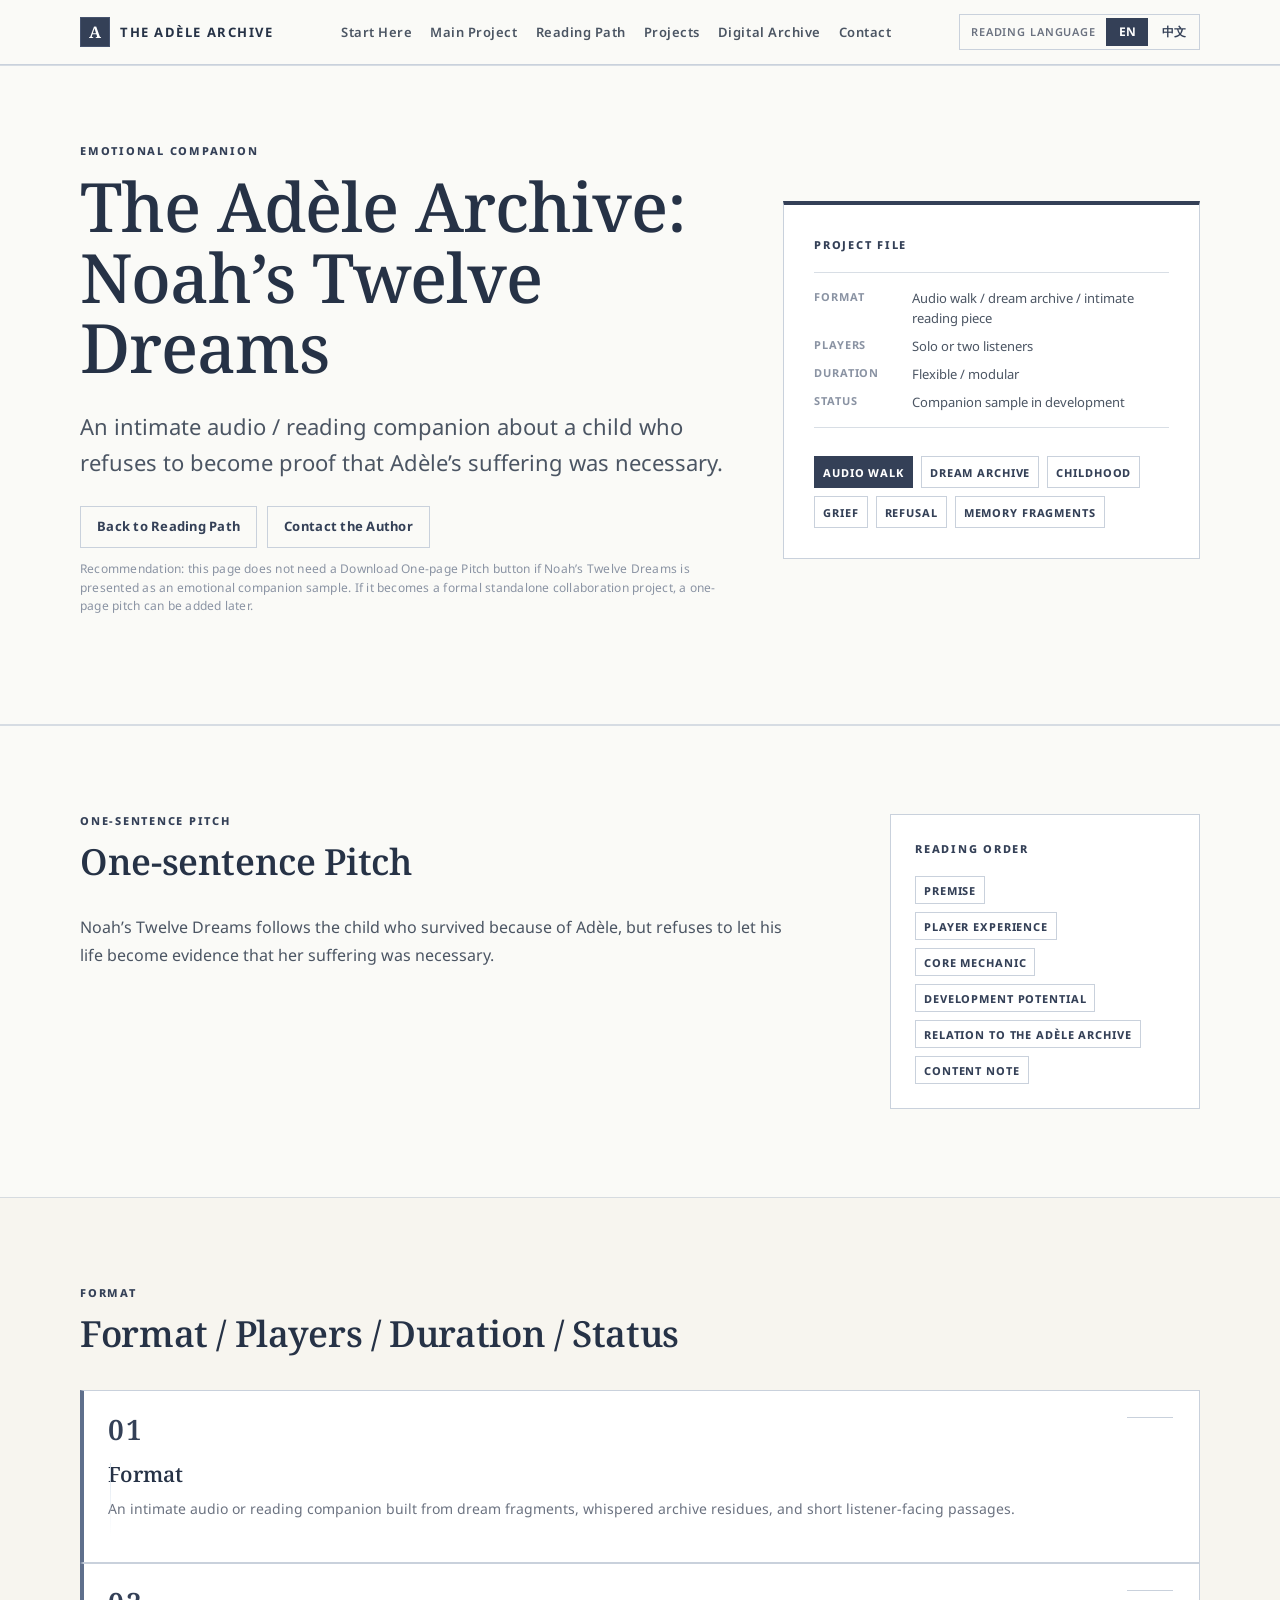
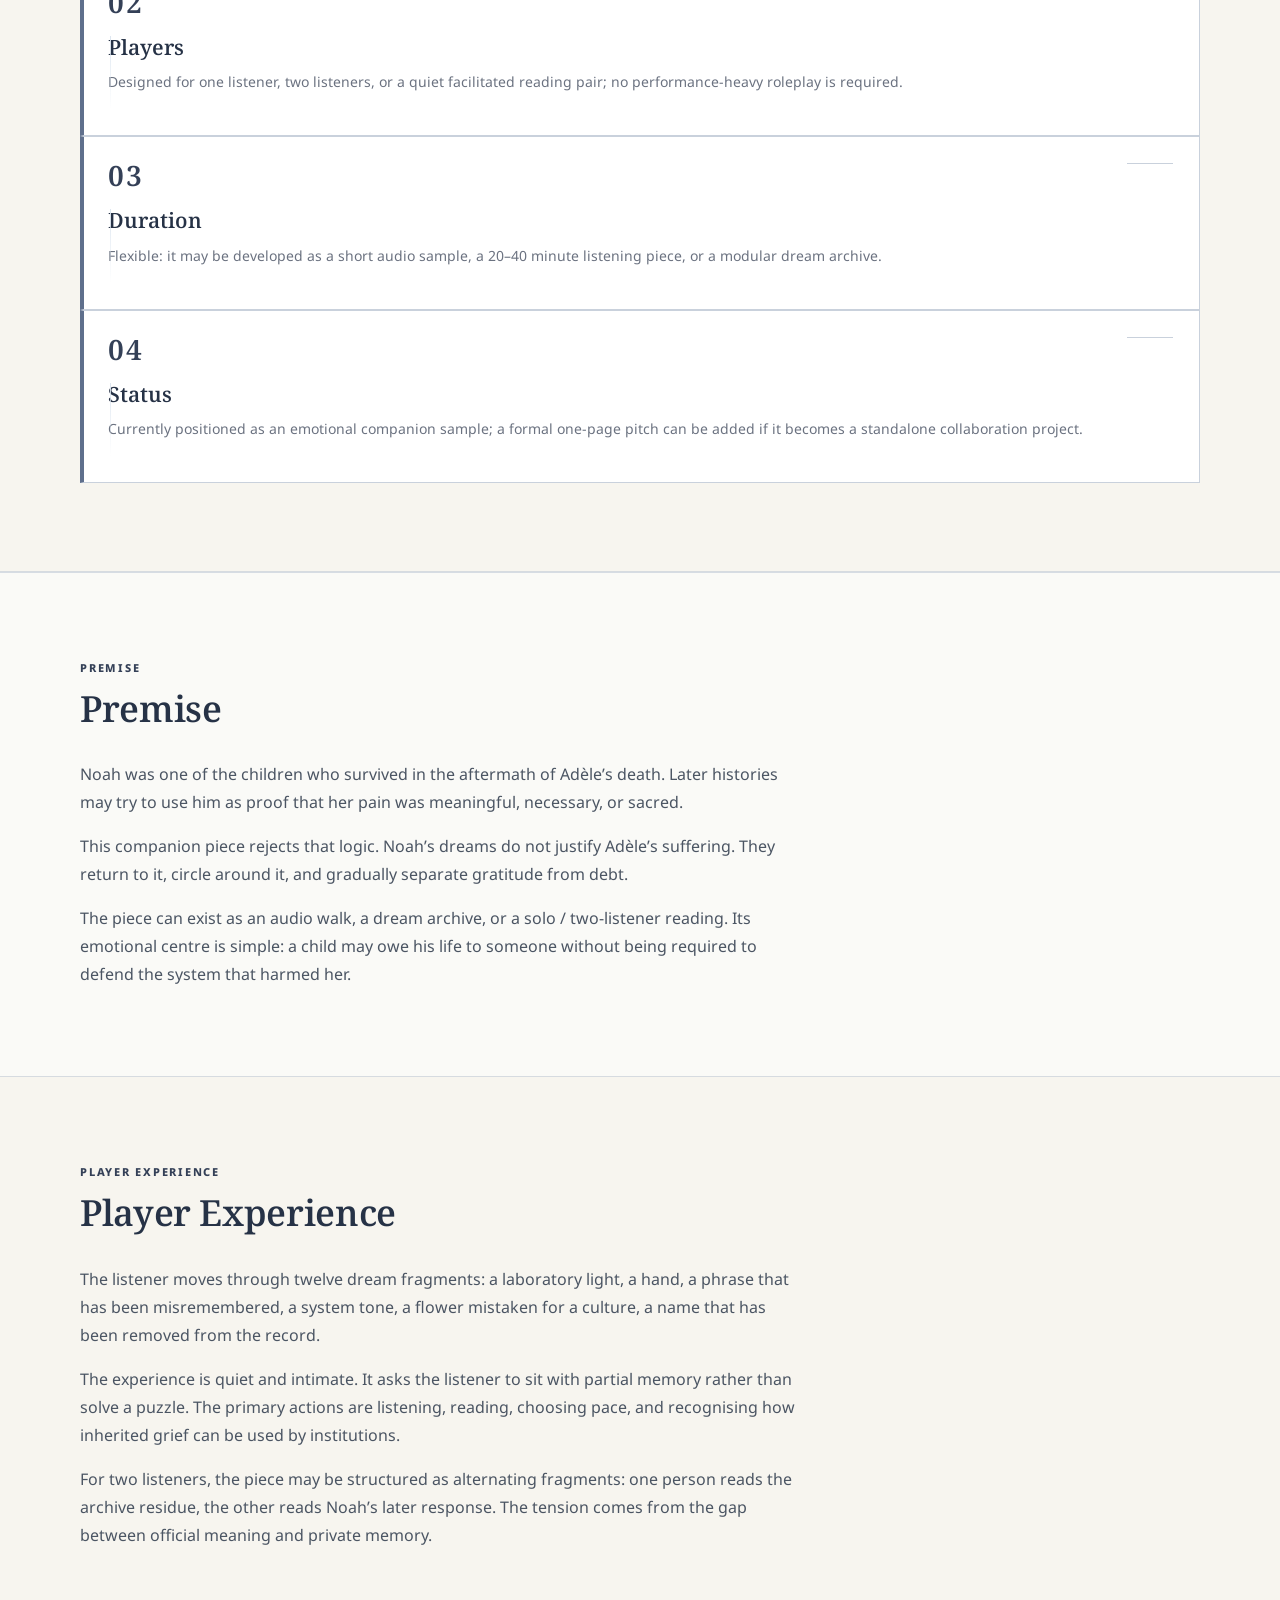
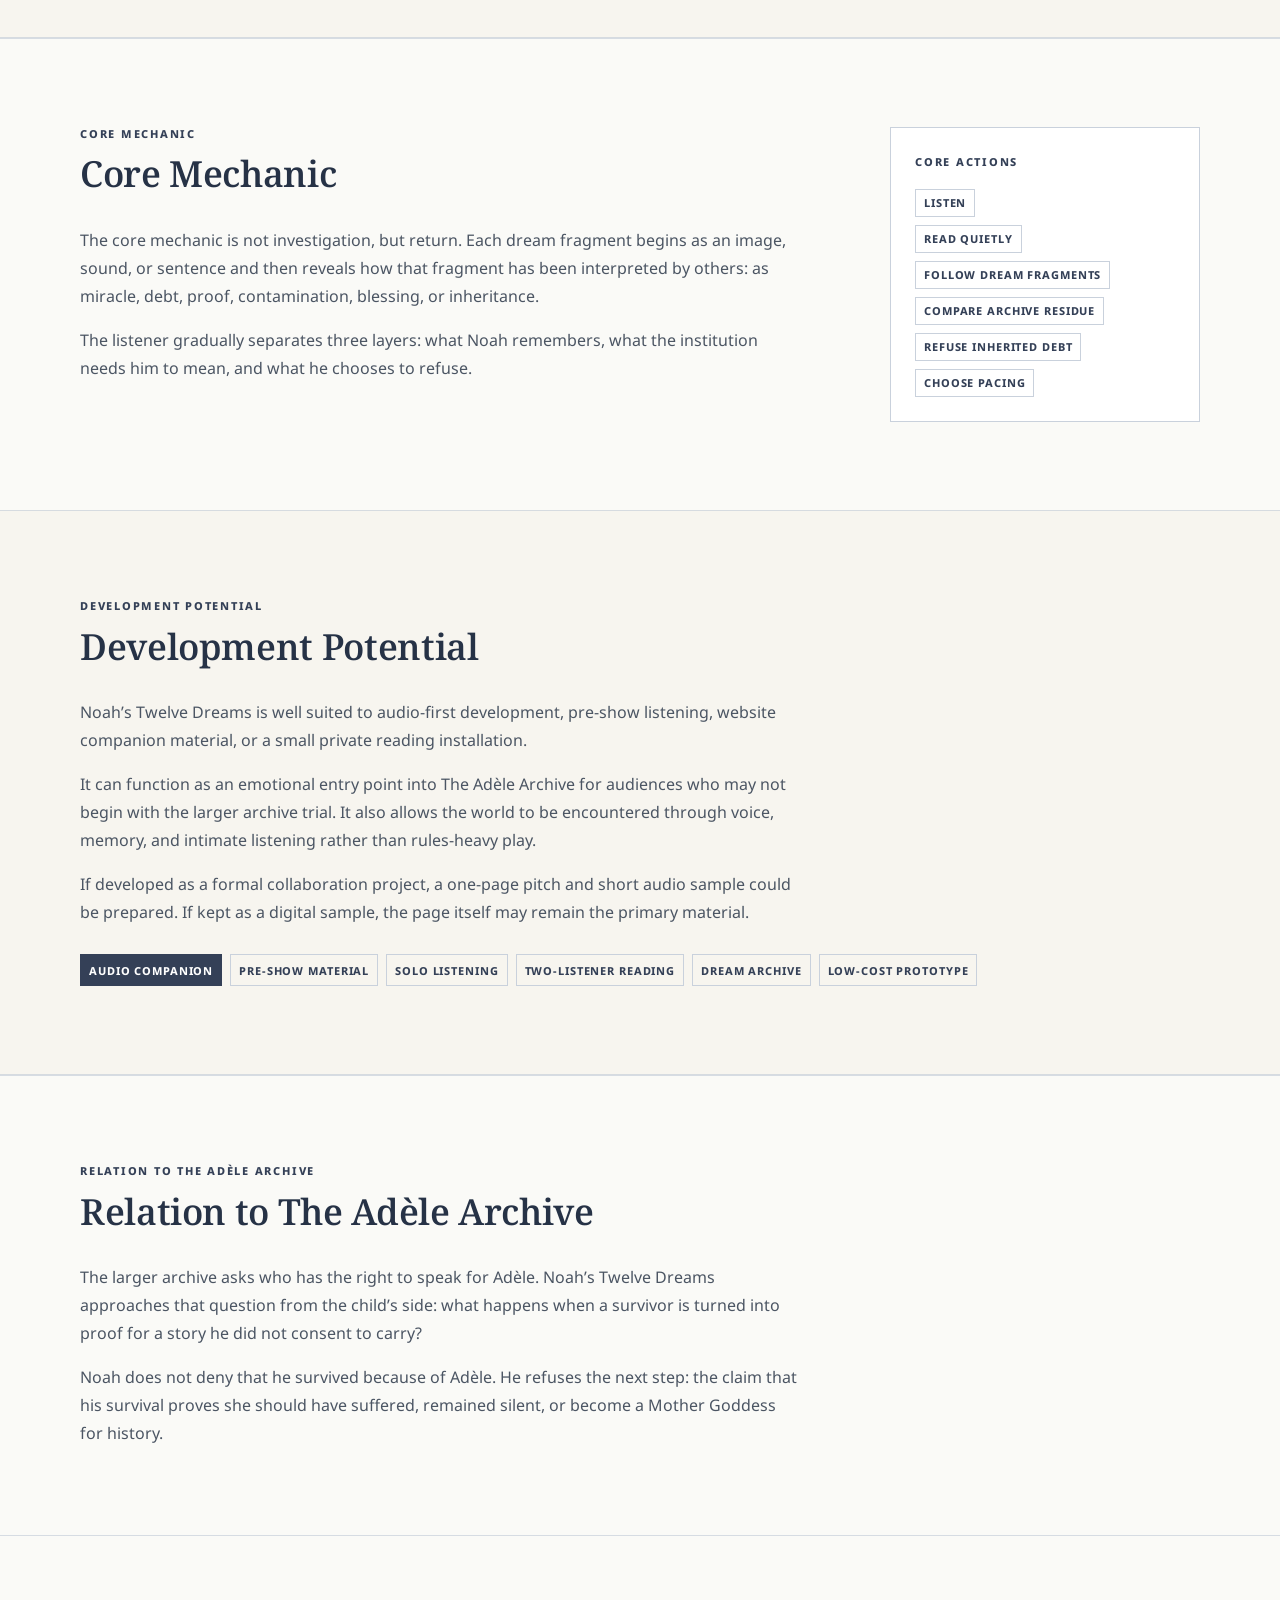
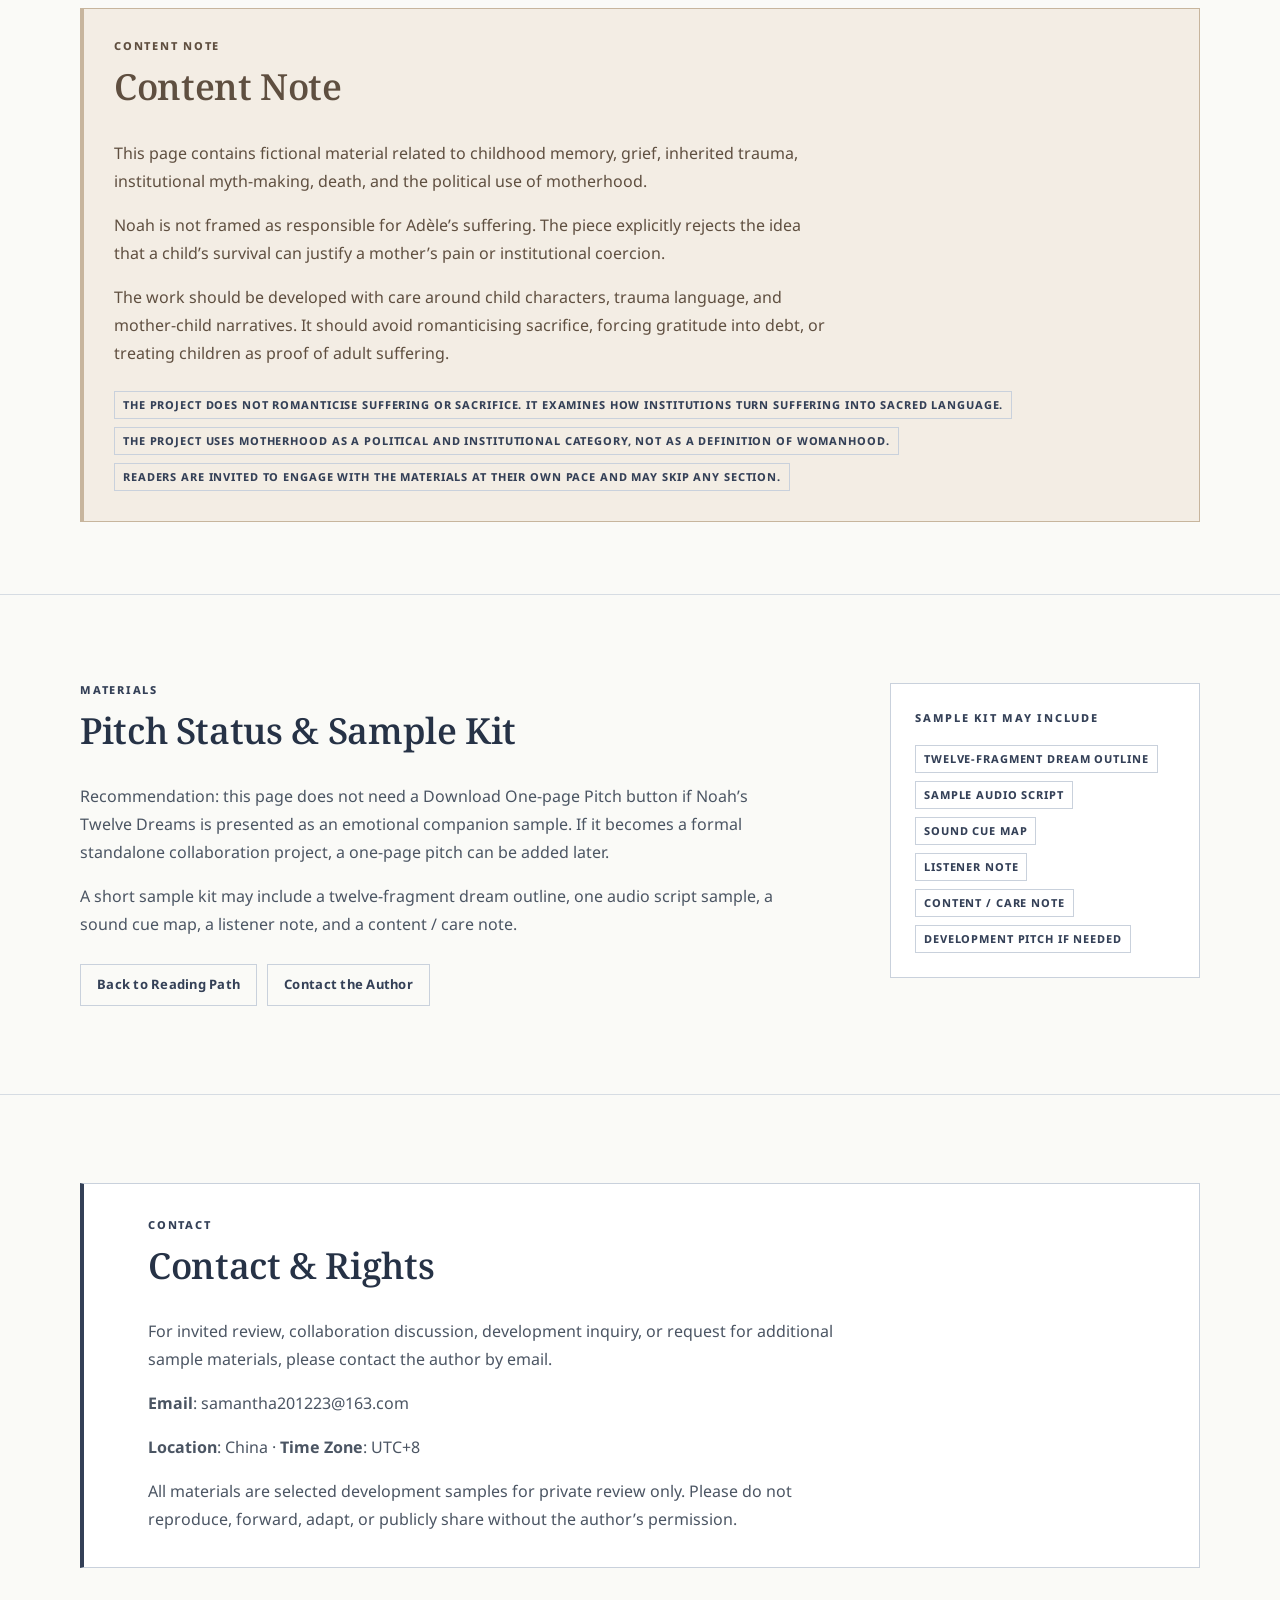
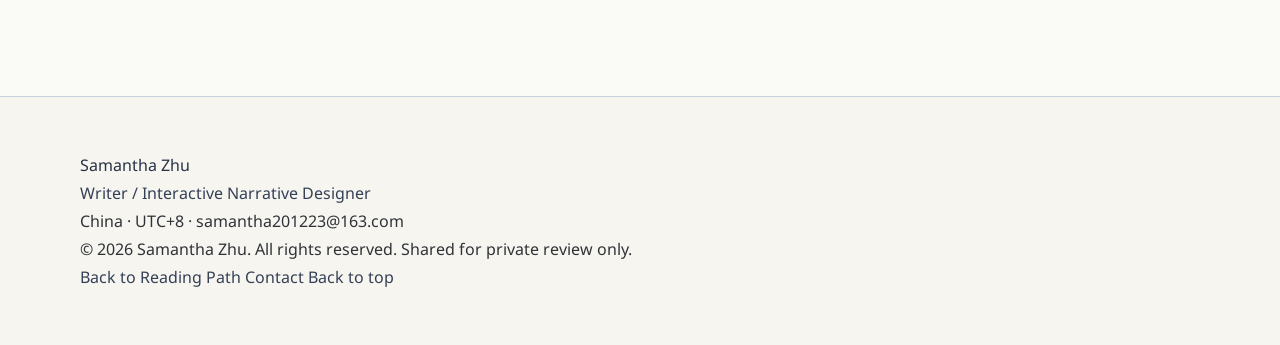
==== noah-dreams.html @ c3182da2 "Add files via upload" ====
<!DOCTYPE html>
<html lang="en" data-lang="en">
<head>
  <meta charset="UTF-8" />
  <meta name="viewport" content="width=device-width, initial-scale=1.0" />
  <title data-page-i18n="metaTitle">The Adèle Archive: Noah’s Twelve Dreams</title>
  <meta name="description" content="An intimate audio and reading companion about a child who refuses to become proof that Adèle’s suffering was necessary." data-page-meta-description />
  <meta name="robots" content="noindex, nofollow" />
  <link rel="preconnect" href="https://fonts.googleapis.com" />
  <link rel="preconnect" href="https://fonts.gstatic.com" crossorigin />
  <link href="https://fonts.googleapis.com/css2?family=Noto+Serif:wght@400;500;600;700&family=Noto+Sans:wght@400;500;600;700&family=Noto+Sans+SC:wght@400;500;600;700&display=swap" rel="stylesheet" />
  <link rel="stylesheet" href="css/style.css" />
  <script src="js/lang.js" defer></script>
  <script src="js/main.js" defer></script>
</head>
<body>
  <a class="skip-link" href="#main-content">Skip to main content</a>
  <header class="site-header" id="site-header">
  <div class="site-header__inner container">
    <a class="site-brand" href="index.html#start" aria-label="The Adèle Archive Home">
      <span class="site-brand__mark">A</span>
      <span class="site-brand__text" data-i18n="nav.brand">THE ADÈLE ARCHIVE</span>
    </a>

    <nav class="site-nav" aria-label="Primary navigation">
      <a href="index.html#start" class="site-nav__link" data-i18n="nav.start">Start Here</a>
      <a href="main-project.html" class="site-nav__link" data-i18n="projects.mainProject.shortTitle">Main Project</a>
      <a href="index.html#reading-path" class="site-nav__link" data-i18n="nav.path">Reading Path</a>
      <a href="index.html#projects" class="site-nav__link" data-i18n="nav.projects">Projects</a>
      <a href="index.html#digital-archive" class="site-nav__link" data-i18n="nav.digitalArchive">Digital Archive</a>
      <a href="contact.html" class="site-nav__link" data-i18n="nav.contact">Contact</a>
    </nav>

    <div class="header-actions">
      <div class="lang-switch" aria-label="Reading language">
        <span class="lang-switch__label" data-i18n="meta.languageLabel">Reading Language</span>
        <button class="lang-switch__button is-active" type="button" data-lang-button="en" aria-pressed="true">EN</button>
        <button class="lang-switch__button" type="button" data-lang-button="zh" aria-pressed="false">中文</button>
      </div>

      <button class="mobile-menu-toggle" type="button" aria-controls="mobile-menu" aria-expanded="false" data-action="toggle-menu">
        <span data-i18n="nav.menu">Menu</span>
      </button>
    </div>
  </div>

  <div class="mobile-menu" id="mobile-menu" hidden>
    <nav class="mobile-menu__nav" aria-label="Mobile navigation">
      <a href="index.html#start" class="mobile-menu__link" data-i18n="nav.start">Start Here</a>
      <a href="main-project.html" class="mobile-menu__link" data-i18n="projects.mainProject.shortTitle">Main Project</a>
      <a href="index.html#reading-path" class="mobile-menu__link" data-i18n="nav.path">Reading Path</a>
      <a href="index.html#projects" class="mobile-menu__link" data-i18n="nav.projects">Projects</a>
      <a href="index.html#digital-archive" class="mobile-menu__link" data-i18n="nav.digitalArchive">Digital Archive</a>
      <a href="contact.html" class="mobile-menu__link" data-i18n="nav.contact">Contact</a>
    </nav>

    <div class="mobile-menu__lang">
      <span class="mobile-menu__lang-label" data-i18n="meta.languageLabel">Reading Language</span>
      <button type="button" data-lang-button="en">EN</button>
      <button type="button" data-lang-button="zh">中文</button>
    </div>
  </div>
</header>
  <main id="main-content">
    <section class="section hero-section project-page-hero" id="project-header" aria-labelledby="project-title">
      <div class="container hero-grid">
        <div class="hero-copy"><p class="eyebrow" data-page-i18n="eyebrow">EMOTIONAL COMPANION</p><h1 class="hero-title" id="project-title" data-page-i18n="title">Project Title</h1><p class="hero-subtitle" data-page-i18n="subtitle">Project subtitle.</p>
          <div class="button-group access-card__actions">
            <a class="button button-secondary" href="index.html#reading-path" data-i18n="buttons.backToReadingPath">Back to Reading Path</a>
            <button
  class="button button-secondary"
  type="button"
  data-copy-email="samantha201223@163.com"
  data-i18n="buttons.contactAuthor"
>
  Contact the Author
</button>
          </div>
          <p class="download-note" data-page-i18n="materials.pitchNote">Pitch status note.</p>
        </div>
        <aside class="hero-panel" aria-label="Project summary"><p class="hero-panel__label" data-page-template="projectFileLabel">PROJECT FILE</p><dl class="project-meta project-meta--hero"><div class="project-meta__item"><dt data-i18n="common.format">Format</dt><dd data-page-i18n="meta.format">Format value</dd></div><div class="project-meta__item"><dt data-i18n="common.players">Players</dt><dd data-page-i18n="meta.players">Players value</dd></div><div class="project-meta__item"><dt data-i18n="common.duration">Duration</dt><dd data-page-i18n="meta.duration">Duration value</dd></div><div class="project-meta__item"><dt data-i18n="common.status">Status</dt><dd data-page-i18n="meta.status">Status value</dd></div></dl><div class="tag-list hero-tags" data-page-tags="tags"></div></aside>
      </div>
    </section>
    <section class="section" id="one-sentence-pitch" aria-labelledby="one-sentence-pitch-title"><div class="container world-grid"><div class="section-copy"><div class="section-header"><p class="eyebrow" data-page-template="sections.oneSentencePitch.eyebrow">ONE-SENTENCE PITCH</p><h2 class="section-title" id="one-sentence-pitch-title" data-page-template="sections.oneSentencePitch.title">One-sentence Pitch</h2></div><div class="prose content-narrow"><p data-page-i18n="oneSentencePitch">One clear sentence.</p></div></div><aside class="index-panel" aria-label="Project page index"><p class="index-panel__label" data-page-template="readingOrderLabel">READING ORDER</p><div class="tag-list tag-list--vertical"><a class="tag" href="#premise" data-page-template="sections.premise.title">Premise</a><a class="tag" href="#player-experience" data-page-template="sections.playerExperience.title">Player Experience</a><a class="tag" href="#core-mechanic" data-page-template="sections.coreMechanic.title">Core Mechanic</a><a class="tag" href="#development-potential" data-page-template="sections.developmentPotential.title">Development Potential</a><a class="tag" href="#relation" data-page-template="sections.relation.title">Relation</a><a class="tag" href="#content-note" data-page-template="sections.contentNote.title">Content Note</a></div></aside></div></section>
    <section class="section reading-path-section" id="format" aria-labelledby="format-title"><div class="container"><div class="section-header"><p class="eyebrow" data-page-template="sections.format.eyebrow">FORMAT</p><h2 class="section-title" id="format-title" data-page-template="sections.format.title">Format / Players / Duration / Status</h2></div><div class="project-detail-grid"><article class="path-card"><p class="path-card__number">01</p><h3 class="path-card__title" data-i18n="common.format">Format</h3><p class="path-card__description" data-page-i18n="formatDetails.format">Format detail.</p></article><article class="path-card"><p class="path-card__number">02</p><h3 class="path-card__title" data-i18n="common.players">Players</h3><p class="path-card__description" data-page-i18n="formatDetails.players">Players detail.</p></article><article class="path-card"><p class="path-card__number">03</p><h3 class="path-card__title" data-i18n="common.duration">Duration</h3><p class="path-card__description" data-page-i18n="formatDetails.duration">Duration detail.</p></article><article class="path-card"><p class="path-card__number">04</p><h3 class="path-card__title" data-i18n="common.status">Status</h3><p class="path-card__description" data-page-i18n="formatDetails.status">Status detail.</p></article></div></div></section>
    <section class="section" id="premise" aria-labelledby="premise-title"><div class="container"><div class="section-header"><p class="eyebrow" data-page-template="sections.premise.eyebrow">PREMISE</p><h2 class="section-title" id="premise-title" data-page-template="sections.premise.title">Premise</h2></div><div class="prose content-narrow" data-page-list="premise"></div></div></section>
    <section class="section reading-path-section" id="player-experience" aria-labelledby="player-experience-title"><div class="container"><div class="section-header"><p class="eyebrow" data-page-template="sections.playerExperience.eyebrow">PLAYER EXPERIENCE</p><h2 class="section-title" id="player-experience-title" data-page-template="sections.playerExperience.title">Player Experience</h2></div><div class="prose content-narrow" data-page-list="playerExperience"></div></div></section>
    <section class="section" id="core-mechanic" aria-labelledby="core-mechanic-title"><div class="container world-grid"><div class="section-copy"><div class="section-header"><p class="eyebrow" data-page-template="sections.coreMechanic.eyebrow">CORE MECHANIC</p><h2 class="section-title" id="core-mechanic-title" data-page-template="sections.coreMechanic.title">Core Mechanic</h2></div><div class="prose content-narrow" data-page-list="coreMechanic.body"></div></div><aside class="index-panel"><p class="index-panel__label" data-page-template="coreActionLabel">CORE ACTIONS</p><div class="tag-list tag-list--vertical" data-page-tags="coreMechanic.actions"></div></aside></div></section>
    <section class="section reading-path-section" id="development-potential" aria-labelledby="development-potential-title"><div class="container"><div class="section-header"><p class="eyebrow" data-page-template="sections.developmentPotential.eyebrow">DEVELOPMENT POTENTIAL</p><h2 class="section-title" id="development-potential-title" data-page-template="sections.developmentPotential.title">Development Potential</h2></div><div class="prose content-narrow" data-page-list="developmentPotential.body"></div><div class="tag-list hero-tags" data-page-tags="developmentPotential.tags"></div></div></section>
    <section class="section" id="relation" aria-labelledby="relation-title"><div class="container"><div class="section-header"><p class="eyebrow" data-page-template="sections.relation.eyebrow">RELATION TO THE ADÈLE ARCHIVE</p><h2 class="section-title" id="relation-title" data-page-template="sections.relation.title">Relation to The Adèle Archive</h2></div><div class="prose content-narrow" data-page-list="relation"></div></div></section>
    <section class="section content-note-section" id="content-note" aria-labelledby="content-note-title"><div class="container"><article class="content-note"><div class="section-header"><p class="eyebrow" data-page-template="sections.contentNote.eyebrow">CONTENT NOTE</p><h2 class="section-title" id="content-note-title" data-page-template="sections.contentNote.title">Content Note</h2></div><div class="prose content-narrow" data-page-list="contentNote"></div><div class="content-note__tags"><span class="tag" data-i18n="risk.noRomanticSuffering">The project does not romanticise suffering or sacrifice.</span><span class="tag" data-i18n="risk.motherhoodNote">The project uses motherhood as a political and institutional category.</span><span class="tag" data-i18n="risk.readerPace">Readers are invited to engage at their own pace.</span></div></article></div></section>
    <section class="section" id="sample-kit" aria-labelledby="sample-kit-title"><div class="container world-grid"><div class="section-copy"><div class="section-header"><p class="eyebrow" data-page-template="sections.materials.eyebrow">MATERIALS</p><h2 class="section-title" id="sample-kit-title" data-page-template="sections.materials.title">Pitch Status & Sample Kit</h2></div><div class="prose content-narrow"><p data-page-i18n="materials.pitchNote">Pitch note.</p><p data-page-i18n="materials.sampleKitNote">Sample kit note.</p></div><div class="button-group access-card__actions">
            <a class="button button-secondary" href="index.html#reading-path" data-i18n="buttons.backToReadingPath">Back to Reading Path</a>
            <button
  class="button button-secondary"
  type="button"
  data-copy-email="samantha201223@163.com"
  data-i18n="buttons.contactAuthor"
>
  Contact the Author
</button>
          </div></div><aside class="index-panel"><p class="index-panel__label" data-page-template="sampleKitLabel">SAMPLE KIT MAY INCLUDE</p><div class="tag-list tag-list--vertical" data-page-tags="materials.sampleKitItems"></div></aside></div></section>
    <section class="section" id="contact" aria-labelledby="contact-title"><div class="container"><div class="contact-card"><div class="section-header"><p class="eyebrow" data-i18n="home.contact.eyebrow">CONTACT</p><h2 class="section-title" id="contact-title" data-page-template="sections.contact.title">Contact & Rights</h2></div><div class="prose content-narrow"><p data-i18n="home.contact.body">For invited review, collaboration discussion, development inquiry, or request for additional sample materials, please contact the author by email.</p><p><strong data-i18n="home.contact.emailLabel">Email</strong>: <a href="mailto:samantha201223@163.com">samantha201223@163.com</a></p><p><strong data-i18n="home.contact.locationLabel">Location</strong>: <span data-i18n="home.contact.location">China</span> · <strong data-i18n="home.contact.timezoneLabel">Time Zone</strong>: <span data-i18n="home.contact.timezone">UTC+8</span></p><p data-page-template="rightsNotice">All materials are selected development samples for private review only.</p></div></div></div></section>
  </main>
  <footer class="site-footer" id="site-footer">
  <div class="container site-footer__inner">
    <div class="site-footer__identity">
      <p class="site-footer__name" data-i18n="footer.name">Samantha Zhu</p>
      <p class="site-footer__role" data-i18n="footer.role">Writer / Interactive Narrative Designer</p>
      <p class="site-footer__meta">
        <span data-i18n="footer.location">China · UTC+8</span>
        <span aria-hidden="true"> · </span>
        <a href="mailto:samantha201223@163.com" data-i18n="footer.email">samantha201223@163.com</a>
      </p>
      <p class="site-footer__rights" data-i18n="footer.shortRights">© 2026 Samantha Zhu. All rights reserved. Shared for private review only.</p>
    </div>

    <nav class="site-footer__links" aria-label="Footer navigation">
      <a href="index.html#reading-path" data-i18n="buttons.backToReadingPath">Back to Reading Path</a>
      <a href="contact.html" data-i18n="nav.contact">Contact</a>
      <a href="#site-header" data-i18n="nav.backToTop">Back to top</a>
    </nav>
  </div>
</footer>
  <script>
    window.PAGE_PROJECT_DATA = {
      "en": {
            "metaTitle": "The Adèle Archive: Noah’s Twelve Dreams",
            "metaDescription": "An intimate audio and reading companion about a child who refuses to become proof that Adèle’s suffering was necessary.",
            "eyebrow": "EMOTIONAL COMPANION",
            "title": "The Adèle Archive: Noah’s Twelve Dreams",
            "subtitle": "An intimate audio / reading companion about a child who refuses to become proof that Adèle’s suffering was necessary.",
            "meta": {
                  "format": "Audio walk / dream archive / intimate reading piece",
                  "players": "Solo or two listeners",
                  "duration": "Flexible / modular",
                  "status": "Companion sample in development"
            },
            "tags": [
                  "audio walk",
                  "dream archive",
                  "childhood",
                  "grief",
                  "refusal",
                  "memory fragments"
            ],
            "oneSentencePitch": "Noah’s Twelve Dreams follows the child who survived because of Adèle, but refuses to let his life become evidence that her suffering was necessary.",
            "formatDetails": {
                  "format": "An intimate audio or reading companion built from dream fragments, whispered archive residues, and short listener-facing passages.",
                  "players": "Designed for one listener, two listeners, or a quiet facilitated reading pair; no performance-heavy roleplay is required.",
                  "duration": "Flexible: it may be developed as a short audio sample, a 20–40 minute listening piece, or a modular dream archive.",
                  "status": "Currently positioned as an emotional companion sample; a formal one-page pitch can be added if it becomes a standalone collaboration project."
            },
            "premise": [
                  "Noah was one of the children who survived in the aftermath of Adèle’s death. Later histories may try to use him as proof that her pain was meaningful, necessary, or sacred.",
                  "This companion piece rejects that logic. Noah’s dreams do not justify Adèle’s suffering. They return to it, circle around it, and gradually separate gratitude from debt.",
                  "The piece can exist as an audio walk, a dream archive, or a solo / two-listener reading. Its emotional centre is simple: a child may owe his life to someone without being required to defend the system that harmed her."
            ],
            "playerExperience": [
                  "The listener moves through twelve dream fragments: a laboratory light, a hand, a phrase that has been misremembered, a system tone, a flower mistaken for a culture, a name that has been removed from the record.",
                  "The experience is quiet and intimate. It asks the listener to sit with partial memory rather than solve a puzzle. The primary actions are listening, reading, choosing pace, and recognising how inherited grief can be used by institutions.",
                  "For two listeners, the piece may be structured as alternating fragments: one person reads the archive residue, the other reads Noah’s later response. The tension comes from the gap between official meaning and private memory."
            ],
            "coreMechanic": {
                  "body": [
                        "The core mechanic is not investigation, but return. Each dream fragment begins as an image, sound, or sentence and then reveals how that fragment has been interpreted by others: as miracle, debt, proof, contamination, blessing, or inheritance.",
                        "The listener gradually separates three layers: what Noah remembers, what the institution needs him to mean, and what he chooses to refuse."
                  ],
                  "actions": [
                        "listen",
                        "read quietly",
                        "follow dream fragments",
                        "compare archive residue",
                        "refuse inherited debt",
                        "choose pacing"
                  ]
            },
            "developmentPotential": {
                  "body": [
                        "Noah’s Twelve Dreams is well suited to audio-first development, pre-show listening, website companion material, or a small private reading installation.",
                        "It can function as an emotional entry point into The Adèle Archive for audiences who may not begin with the larger archive trial. It also allows the world to be encountered through voice, memory, and intimate listening rather than rules-heavy play.",
                        "If developed as a formal collaboration project, a one-page pitch and short audio sample could be prepared. If kept as a digital sample, the page itself may remain the primary material."
                  ],
                  "tags": [
                        "audio companion",
                        "pre-show material",
                        "solo listening",
                        "two-listener reading",
                        "dream archive",
                        "low-cost prototype"
                  ]
            },
            "relation": [
                  "The larger archive asks who has the right to speak for Adèle. Noah’s Twelve Dreams approaches that question from the child’s side: what happens when a survivor is turned into proof for a story he did not consent to carry?",
                  "Noah does not deny that he survived because of Adèle. He refuses the next step: the claim that his survival proves she should have suffered, remained silent, or become a Mother Goddess for history."
            ],
            "contentNote": [
                  "This page contains fictional material related to childhood memory, grief, inherited trauma, institutional myth-making, death, and the political use of motherhood.",
                  "Noah is not framed as responsible for Adèle’s suffering. The piece explicitly rejects the idea that a child’s survival can justify a mother’s pain or institutional coercion.",
                  "The work should be developed with care around child characters, trauma language, and mother-child narratives. It should avoid romanticising sacrifice, forcing gratitude into debt, or treating children as proof of adult suffering."
            ],
            "materials": {
                  "pitchNote": "Recommendation: this page does not need a Download One-page Pitch button if Noah’s Twelve Dreams is presented as an emotional companion sample. If it becomes a formal standalone collaboration project, a one-page pitch can be added later.",
                  "sampleKitNote": "A short sample kit may include a twelve-fragment dream outline, one audio script sample, a sound cue map, a listener note, and a content / care note.",
                  "sampleKitItems": [
                        "twelve-fragment dream outline",
                        "sample audio script",
                        "sound cue map",
                        "listener note",
                        "content / care note",
                        "development pitch if needed"
                  ]
            }
      },
      "zh": {
            "metaTitle": "阿黛勒档案：诺亚的十二个梦",
            "metaDescription": "一个亲密型音频与阅读伴随作品，关于一个孩子拒绝成为“阿黛勒受苦是必要的”这一叙事的证明。",
            "eyebrow": "情绪伴随作品",
            "title": "阿黛勒档案：诺亚的十二个梦",
            "subtitle": "一个亲密型音频 / 阅读伴随作品，一个关于孩子拒绝证明阿黛勒的受苦“必要”的音频 / 阅读伴随作品。。",
            "meta": {
                  "format": "音频漫游 / 梦境档案 / 亲密型阅读作品",
                  "players": "单人或双人聆听",
                  "duration": "可变 / 模块化",
                  "status": "开发中的 companion sample"
            },
            "tags": [
                  "音频漫游",
                  "梦境档案",
                  "童年",
                  "哀悼",
                  "拒绝",
                  "记忆碎片"
            ],
            "oneSentencePitch": "《诺亚的十二个梦》讲述一个因阿黛勒而幸存的孩子如何拒绝让自己的生命成为“她本该受苦”的证据。",
            "formatDetails": {
                  "format": "由梦境碎片、残留声音、档案残句和短篇阅读文本组成的亲密型音频 / 阅读伴随作品。",
                  "players": "适合单人聆听、双人交替阅读，或小型安静导读；不需要高强度表演。",
                  "duration": "可变：可以发展为短音频样本、20–40分钟聆听作品，或模块化梦境档案。",
                  "status": "目前更适合作为情绪伴随样本展示；如果未来作为独立合作开发项目推进，可以再增加正式 One-page Pitch。"
            },
            "premise": [
                  "诺亚是阿黛勒死亡之后幸存下来的孩子之一。后来的历史可能会把他写成证据：证明阿黛勒的痛苦有意义、是必要的，甚至是神圣的。",
                  "这个伴随作品拒绝这种逻辑。诺亚的梦并不替阿黛勒的痛苦辩护。它只是不断回到那些痛苦旁边，把感激、幸存和债务慢慢拆开。",
                  "它可以是一段音频漫游，一组梦境档案，也可以是单人或双人阅读。它的核心很简单：一个孩子可以因某人而活下来，但不应被要求替伤害她的制度作证。"
            ],
            "playerExperience": [
                  "聆听者进入十二个梦境碎片：实验室的灯、阿黛勒的手、被误记的一句话、系统提示音、被当作培养物的花、从记录中被删去的名字。",
                  "体验是安静、亲密、低压的。它不要求玩家解谜，而是要求他们在残缺记忆中停留，意识到幸存者的悲伤如何被制度拿来制造意义。",
                  "如果是双人阅读，可以让一人读档案残留，一人读诺亚后来的回应。真正的张力来自官方意义与私人记忆之间的距离。"
            ],
            "coreMechanic": {
                  "body": [
                        "核心机制不是调查，而是回返。每个梦境碎片先以一个图像、声音或句子出现，随后显露它如何被他人解释为奇迹、债务、证据、污染、祝福或继承。",
                        "聆听者逐渐分辨三层内容：诺亚记得什么，制度需要诺亚代表什么，以及诺亚最终选择拒绝什么。"
                  ],
                  "actions": [
                        "聆听",
                        "安静阅读",
                        "进入梦境碎片",
                        "对照档案残留",
                        "拒绝继承债务",
                        "自行选择节奏"
                  ]
            },
            "developmentPotential": {
                  "body": [
                        "《诺亚的十二个梦》很适合作为音频优先的 companion piece、演前聆听材料、网页伴随样本，或小型私人阅读装置。",
                        "它可以让读者不通过大型档案审判，而是先从声音、记忆和亲密聆听进入《阿黛勒档案》。",
                        "如果正式作为合作开发项目推进，可以准备 One-page Pitch 和短音频样本；如果保留为网页样本，则页面本身就可以作为主要展示材料。"
                  ],
                  "tags": [
                        "音频伴随",
                        "演前材料",
                        "单人聆听",
                        "双人阅读",
                        "梦境档案",
                        "低成本原型"
                  ]
            },
            "relation": [
                  "母项目追问的是：谁有权替阿黛勒说话？《诺亚的十二个梦》从孩子的一侧进入这个问题：当一个幸存者被写成他并未同意承载的证明时，他要如何拒绝？",
                  "诺亚并不否认自己因阿黛勒而活下来。他拒绝的是下一步：拒绝让自己的幸存证明她应该受苦、应该沉默、应该在历史中成为母神。"
            ],
            "contentNote": [
                  "本页面涉及童年记忆、哀悼、继承性创伤、制度神话、死亡，以及母职被政治化使用等虚构主题。",
                  "诺亚不会被写成需要为阿黛勒的痛苦负责。作品明确拒绝“孩子的幸存可以证明母亲受苦是必要的”这一逻辑。",
                  "后续开发时需要谨慎处理儿童角色、创伤语言与母子叙事，避免浪漫化牺牲、把感激变成债务，或把孩子变成成人痛苦的证明。"
            ],
            "materials": {
                  "pitchNote": "建议：如果《诺亚的十二个梦》只是作为情绪伴随样本展示，可以不放 Download One-page Pitch；如果未来作为正式独立合作项目推进，再补 One-page Pitch 更合适。",
                  "sampleKitNote": "样章包可以包含十二个梦境碎片大纲、一段音频脚本样本、声音 cue 表、聆听者说明和内容照护提示。",
                  "sampleKitItems": [
                        "十二个梦境碎片大纲",
                        "音频脚本样本",
                        "声音 cue 表",
                        "聆听者说明",
                        "内容照护提示",
                        "正式开发时可补 pitch"
                  ]
            }
      }
};
    window.PAGE_TEMPLATE_TEXT = {
      "en": {
            "projectFileLabel": "PROJECT FILE",
            "readingOrderLabel": "READING ORDER",
            "coreActionLabel": "CORE ACTIONS",
            "sampleKitLabel": "SAMPLE KIT MAY INCLUDE",
            "sections": {
                  "oneSentencePitch": {
                        "eyebrow": "ONE-SENTENCE PITCH",
                        "title": "One-sentence Pitch"
                  },
                  "format": {
                        "eyebrow": "FORMAT",
                        "title": "Format / Players / Duration / Status"
                  },
                  "premise": {
                        "eyebrow": "PREMISE",
                        "title": "Premise"
                  },
                  "playerExperience": {
                        "eyebrow": "PLAYER EXPERIENCE",
                        "title": "Player Experience"
                  },
                  "coreMechanic": {
                        "eyebrow": "CORE MECHANIC",
                        "title": "Core Mechanic"
                  },
                  "developmentPotential": {
                        "eyebrow": "DEVELOPMENT POTENTIAL",
                        "title": "Development Potential"
                  },
                  "relation": {
                        "eyebrow": "RELATION TO THE ADÈLE ARCHIVE",
                        "title": "Relation to The Adèle Archive"
                  },
                  "contentNote": {
                        "eyebrow": "CONTENT NOTE",
                        "title": "Content Note"
                  },
                  "materials": {
                        "eyebrow": "MATERIALS",
                        "title": "Pitch Status & Sample Kit"
                  },
                  "contact": {
                        "title": "Contact & Rights"
                  }
            },
            "rightsNotice": "All materials are selected development samples for private review only. Please do not reproduce, forward, adapt, or publicly share without the author’s permission."
      },
      "zh": {
            "projectFileLabel": "项目档案",
            "readingOrderLabel": "阅读顺序",
            "coreActionLabel": "核心动作",
            "sampleKitLabel": "样章包可包含",
            "sections": {
                  "oneSentencePitch": {
                        "eyebrow": "一句话提案",
                        "title": "一句话提案"
                  },
                  "format": {
                        "eyebrow": "项目形式",
                        "title": "形式 / 人数 / 时长 / 状态"
                  },
                  "premise": {
                        "eyebrow": "前提设定",
                        "title": "Premise / 前提设定"
                  },
                  "playerExperience": {
                        "eyebrow": "玩家体验",
                        "title": "Player Experience / 玩家体验"
                  },
                  "coreMechanic": {
                        "eyebrow": "核心机制",
                        "title": "Core Mechanic / 核心机制"
                  },
                  "developmentPotential": {
                        "eyebrow": "开发潜力",
                        "title": "Development Potential / 开发潜力"
                  },
                  "relation": {
                        "eyebrow": "与阿黛勒档案的关系",
                        "title": "Relation to The Adèle Archive / 与母项目的关系"
                  },
                  "contentNote": {
                        "eyebrow": "内容提示",
                        "title": "Content Note / 内容提示"
                  },
                  "materials": {
                        "eyebrow": "项目材料",
                        "title": "Pitch 状态与 Sample Kit"
                  },
                  "contact": {
                        "title": "Contact & Rights / 联系方式与权利声明"
                  }
            },
            "rightsNotice": "本页面材料均为私人阅读与项目评估用的精选开发样本。未经作者许可，请勿复制、转发、改编或公开传播。"
      }
};
    (function () {
      const STORAGE_KEY = 'adeleArchiveLanguage'; const DEFAULT_LANG = 'en';
      function getByPath(object, path) { return path.split('.').reduce((current, key) => current && Object.prototype.hasOwnProperty.call(current, key) ? current[key] : undefined, object); }
      function setText(selector, source) { document.querySelectorAll(selector).forEach((node) => { const path = node.getAttribute(selector.slice(1, -1)); const value = getByPath(source, path); if (typeof value === 'string') node.textContent = value; }); }
      function renderList(source) { document.querySelectorAll('[data-page-list]').forEach((container) => { const list = getByPath(source, container.getAttribute('data-page-list')); container.innerHTML = ''; if (!Array.isArray(list)) return; list.forEach((item) => { const p = document.createElement('p'); p.textContent = item; container.appendChild(p); }); }); }
      function renderTags(source) { document.querySelectorAll('[data-page-tags]').forEach((container) => { const tags = getByPath(source, container.getAttribute('data-page-tags')); container.innerHTML = ''; if (!Array.isArray(tags)) return; tags.forEach((item) => { const span = document.createElement('span'); span.className = 'tag'; span.textContent = item; container.appendChild(span); }); }); }
      function applyPageLanguage(lang) { if (!['en','zh'].includes(lang)) lang = DEFAULT_LANG; const data = window.PAGE_PROJECT_DATA[lang]; const template = window.PAGE_TEMPLATE_TEXT[lang]; if (!data || !template) return; document.documentElement.lang = lang === 'zh' ? 'zh-CN' : 'en'; document.documentElement.dataset.lang = lang; document.title = data.metaTitle || document.title; const desc = document.querySelector('[data-page-meta-description]'); if (desc && data.metaDescription) desc.setAttribute('content', data.metaDescription); setText('[data-page-i18n]', data); setText('[data-page-template]', template); renderList(data); renderTags(data); document.querySelectorAll('[data-lang-button]').forEach((button) => { const active = button.getAttribute('data-lang-button') === lang; button.classList.toggle('is-active', active); button.setAttribute('aria-pressed', String(active)); }); }
      document.addEventListener('DOMContentLoaded', () => { const saved = localStorage.getItem(STORAGE_KEY) || DEFAULT_LANG; applyPageLanguage(saved); document.querySelectorAll('[data-lang-button]').forEach((button) => { button.addEventListener('click', () => { const lang = button.getAttribute('data-lang-button'); localStorage.setItem(STORAGE_KEY, lang); applyPageLanguage(lang); }); }); });
    })();
  </script>
</body>
</html>
---- css/style.css ----
/* =========================================================
   THE ADÈLE ARCHIVE — PRIVATE READING DOSSIER
   css/style.css
   Style: restrained / editorial / archival / professional / literary
   ========================================================= */

/* =========================================================
   01. CSS VARIABLES
   ========================================================= */

:root {
  /* Backgrounds */
  --bg-main: #FAFAF7;
  --bg-soft: #F3F5F2;
  --bg-panel: #FFFFFF;
  --bg-panel-muted: #F7F8F5;
  --bg-blue-wash: #EEF3F7;

  /* Morandi Blue System */
  --blue-main: #5F6F8C;
  --blue-secondary: #7F94B3;
  --blue-deep: #3E4A61;
  --blue-muted: #AABBD0;
  --blue-pale: #DDE6F0;
  --blue-ghost: #EEF3F7;

  /* Text */
  --text-main: #2F3338;
  --text-secondary: #4B5563;
  --text-muted: #6B7280;
  --text-soft: #8A93A3;
  --text-inverse: #FFFFFF;

  /* Lines */
  --line: #CBD5E1;
  --line-soft: rgba(203, 213, 225, 0.65);
  --line-blue: rgba(95, 111, 140, 0.35);

  /* Notice / Content Note */
  --notice-bg: #F4EDE5;
  --notice-border: #D7BFA8;
  --notice-text: #6F5846;
  --notice-soft: #F8F2EC;

  /* Project Accent Colors */
  --project-main: #5F6F8C;
  --project-silence: #6C7186;
  --project-relic: #8B8577;
  --project-gospel: #7A6F89;
  --project-noah: #8296A8;
  --project-eden: #607D86;
  --project-temple: #9A8D78;
  --project-notices: #8D7F7A;

  /* Shadows */
  --shadow-soft: 0 18px 40px rgba(62, 74, 97, 0.08);
  --shadow-card: 0 12px 28px rgba(62, 74, 97, 0.07);
  --shadow-hover: 0 22px 48px rgba(62, 74, 97, 0.12);

  /* Radius */
  --radius-sm: 8px;
  --radius-md: 14px;
  --radius-lg: 18px;
  --radius-xl: 24px;
  --radius-pill: 999px;

  /* Spacing */
  --container-width: 1160px;
  --container-padding: 24px;
  --section-space: 96px;
  --section-space-mobile: 68px;

  /* Fonts */
  --font-en-serif: "Noto Serif", Georgia, "Times New Roman", serif;
  --font-en-sans: "Noto Sans", "Inter", "Helvetica Neue", Arial, sans-serif;
  --font-zh-sans: "Noto Sans SC", "PingFang SC", "Microsoft YaHei", "Helvetica Neue", Arial, sans-serif;

  /* Motion */
  --transition-fast: 160ms ease;
  --transition-medium: 240ms ease;
}


/* =========================================================
   02. GLOBAL RESET
   ========================================================= */

*,
*::before,
*::after {
  box-sizing: border-box;
}

html {
  scroll-behavior: smooth;
  text-size-adjust: 100%;
  -webkit-text-size-adjust: 100%;
}

body {
  margin: 0;
  min-height: 100vh;
  background:
    linear-gradient(rgba(250, 250, 247, 0.94), rgba(250, 250, 247, 0.94)),
    linear-gradient(rgba(95, 111, 140, 0.035) 1px, transparent 1px),
    linear-gradient(90deg, rgba(95, 111, 140, 0.035) 1px, transparent 1px);
  background-size:
    auto,
    32px 32px,
    32px 32px;
  color: var(--text-main);
  font-family: var(--font-en-sans);
  font-size: 16px;
  line-height: 1.75;
  overflow-x: hidden;
}

html[data-lang="zh"] body {
  font-family: var(--font-zh-sans);
  line-height: 1.85;
}

img,
svg,
video,
canvas {
  display: block;
  max-width: 100%;
}

button,
input,
textarea,
select {
  font: inherit;
}

button {
  cursor: pointer;
}

a {
  color: inherit;
  text-decoration: none;
}

a:hover {
  color: var(--blue-main);
}

p,
h1,
h2,
h3,
h4,
h5,
h6,
blockquote,
dl,
dd {
  margin: 0;
}

ul,
ol {
  margin: 0;
  padding: 0;
}

::selection {
  background: var(--blue-pale);
  color: var(--blue-deep);
}

[hidden] {
  display: none !important;
}


/* =========================================================
   03. ACCESSIBILITY
   ========================================================= */

.skip-link {
  position: absolute;
  left: 16px;
  top: -48px;
  z-index: 999;
  padding: 10px 14px;
  border-radius: var(--radius-pill);
  background: var(--blue-deep);
  color: var(--text-inverse);
  font-size: 14px;
  transition: top var(--transition-fast);
}

.skip-link:focus {
  top: 16px;
}

:focus-visible {
  outline: 3px solid rgba(95, 111, 140, 0.35);
  outline-offset: 3px;
}


/* =========================================================
   04. LAYOUT UTILITIES
   ========================================================= */

.container {
  width: min(100% - calc(var(--container-padding) * 2), var(--container-width));
  margin-inline: auto;
}

.section {
  padding-block: var(--section-space);
}

.content-narrow {
  max-width: 740px;
}

.section-header {
  margin-bottom: 30px;
}

.section-header--center {
  max-width: 760px;
  margin-inline: auto;
  margin-bottom: 42px;
  text-align: center;
}

.eyebrow {
  margin-bottom: 12px;
  color: var(--blue-secondary);
  font-size: 12px;
  font-weight: 700;
  letter-spacing: 0.14em;
  line-height: 1.35;
  text-transform: uppercase;
}

html[data-lang="zh"] .eyebrow {
  letter-spacing: 0.08em;
}

.section-title {
  color: var(--blue-deep);
  font-family: var(--font-en-serif);
  font-size: clamp(28px, 4vw, 42px);
  font-weight: 600;
  line-height: 1.16;
  letter-spacing: 0.01em;
}

html[data-lang="zh"] .section-title {
  font-family: var(--font-zh-sans);
  font-weight: 650;
  letter-spacing: 0;
}

.section-subtitle,
.section-intro {
  margin-top: 14px;
  max-width: 760px;
  color: var(--text-muted);
  font-size: 16px;
  line-height: 1.75;
}

.section-header--center .section-intro {
  margin-inline: auto;
}

.prose {
  display: grid;
  gap: 16px;
  color: var(--text-secondary);
}

.prose p {
  max-width: 760px;
}

.prose--small {
  gap: 12px;
  font-size: 13px;
  line-height: 1.7;
}

.noscript-warning {
  margin: 24px auto;
  width: min(100% - 48px, 900px);
  padding: 18px 22px;
  border: 1px solid var(--notice-border);
  border-radius: var(--radius-lg);
  background: var(--notice-bg);
  color: var(--notice-text);
}


/* =========================================================
   05. BUTTONS
   ========================================================= */

.button,
button.button {
  display: inline-flex;
  align-items: center;
  justify-content: center;
  min-height: 42px;
  padding: 10px 18px;
  border: 1px solid transparent;
  border-radius: var(--radius-pill);
  font-size: 14px;
  font-weight: 650;
  line-height: 1.2;
  text-align: center;
  white-space: nowrap;
  transition:
    transform var(--transition-fast),
    box-shadow var(--transition-fast),
    background-color var(--transition-fast),
    border-color var(--transition-fast),
    color var(--transition-fast);
}

.button:hover,
button.button:hover {
  transform: translateY(-1px);
}

.button-primary {
  background: var(--blue-main);
  color: var(--text-inverse);
  box-shadow: 0 10px 20px rgba(95, 111, 140, 0.18);
}

.button-primary:hover {
  background: var(--blue-deep);
  color: var(--text-inverse);
  box-shadow: 0 14px 26px rgba(62, 74, 97, 0.22);
}

.button-secondary {
  background: rgba(250, 250, 247, 0.72);
  color: var(--blue-main);
  border-color: rgba(95, 111, 140, 0.36);
}

.button-secondary:hover {
  background: var(--blue-ghost);
  color: var(--blue-deep);
  border-color: rgba(95, 111, 140, 0.58);
}

.button-group {
  display: flex;
  flex-wrap: wrap;
  gap: 10px;
}


/* =========================================================
   06. TAGS
   ========================================================= */

.tag-list {
  display: flex;
  flex-wrap: wrap;
  gap: 8px;
}

.tag-list--vertical {
  flex-direction: column;
  align-items: flex-start;
}

.tag {
  display: inline-flex;
  align-items: center;
  width: fit-content;
  min-height: 28px;
  padding: 5px 11px;
  border: 1px solid rgba(95, 111, 140, 0.18);
  border-radius: var(--radius-pill);
  background: var(--blue-ghost);
  color: var(--blue-main);
  font-size: 12px;
  font-weight: 600;
  line-height: 1.35;
}


/* =========================================================
   07. SITE HEADER / NAVIGATION
   ========================================================= */

.site-header {
  position: sticky;
  top: 0;
  z-index: 100;
  border-bottom: 1px solid rgba(203, 213, 225, 0.72);
  background: rgba(250, 250, 247, 0.9);
  backdrop-filter: blur(14px);
  -webkit-backdrop-filter: blur(14px);
}

.site-header__inner {
  display: flex;
  align-items: center;
  justify-content: space-between;
  min-height: 64px;
  gap: 24px;
}

.site-brand {
  display: inline-flex;
  align-items: center;
  flex: 0 0 auto;
  gap: 10px;
  color: var(--blue-deep);
}

.site-brand:hover {
  color: var(--blue-deep);
}

.site-brand__mark {
  display: inline-grid;
  place-items: center;
  width: 30px;
  height: 30px;
  border: 1px solid rgba(95, 111, 140, 0.42);
  border-radius: 50%;
  color: var(--blue-main);
  font-family: var(--font-en-serif);
  font-size: 16px;
  font-weight: 700;
}

.site-brand__text {
  font-size: 13px;
  font-weight: 700;
  letter-spacing: 0.12em;
  text-transform: uppercase;
}

html[data-lang="zh"] .site-brand__text {
  letter-spacing: 0.08em;
}

.site-nav {
  display: flex;
  align-items: center;
  justify-content: center;
  gap: 18px;
  flex: 1 1 auto;
}

.site-nav__link {
  position: relative;
  color: var(--text-secondary);
  font-size: 13px;
  font-weight: 600;
  letter-spacing: 0.03em;
  line-height: 1.3;
}

.site-nav__link::after {
  content: "";
  position: absolute;
  left: 0;
  bottom: -7px;
  width: 100%;
  height: 1px;
  background: var(--blue-main);
  opacity: 0;
  transform: scaleX(0.6);
  transform-origin: center;
  transition:
    opacity var(--transition-fast),
    transform var(--transition-fast);
}

.site-nav__link:hover {
  color: var(--blue-main);
}

.site-nav__link:hover::after {
  opacity: 1;
  transform: scaleX(1);
}

.header-actions {
  display: flex;
  align-items: center;
  flex: 0 0 auto;
  gap: 12px;
}


/* =========================================================
   08. LANGUAGE SWITCH
   ========================================================= */

.lang-switch {
  display: inline-flex;
  align-items: center;
  gap: 4px;
  padding: 4px;
  border: 1px solid rgba(95, 111, 140, 0.35);
  border-radius: var(--radius-pill);
  background: rgba(250, 250, 247, 0.76);
}

.lang-switch__label {
  padding-inline: 8px 6px;
  color: var(--text-soft);
  font-size: 11px;
  font-weight: 600;
  letter-spacing: 0.06em;
  text-transform: uppercase;
}

.lang-switch__button {
  min-width: 42px;
  min-height: 28px;
  padding: 5px 10px;
  border: 0;
  border-radius: var(--radius-pill);
  background: transparent;
  color: var(--blue-main);
  font-size: 12px;
  font-weight: 700;
  line-height: 1;
  transition:
    background-color var(--transition-fast),
    color var(--transition-fast);
}

.lang-switch__button:hover {
  background: var(--blue-ghost);
}

.lang-switch__button.is-active {
  background: var(--blue-main);
  color: var(--text-inverse);
}

.mobile-menu-toggle {
  display: none;
  min-height: 36px;
  padding: 8px 14px;
  border: 1px solid rgba(95, 111, 140, 0.34);
  border-radius: var(--radius-pill);
  background: transparent;
  color: var(--blue-main);
  font-size: 13px;
  font-weight: 700;
}

.mobile-menu {
  border-top: 1px solid var(--line-soft);
  background: rgba(250, 250, 247, 0.98);
}

.mobile-menu__nav {
  display: grid;
  gap: 2px;
  width: min(100% - 40px, var(--container-width));
  margin-inline: auto;
  padding-block: 14px;
}

.mobile-menu__link {
  display: flex;
  align-items: center;
  min-height: 44px;
  padding: 8px 0;
  border-bottom: 1px solid rgba(203, 213, 225, 0.45);
  color: var(--text-secondary);
  font-size: 15px;
  font-weight: 600;
}

.mobile-menu__lang {
  display: flex;
  align-items: center;
  gap: 8px;
  width: min(100% - 40px, var(--container-width));
  margin-inline: auto;
  padding: 4px 0 18px;
}

.mobile-menu__lang-label {
  color: var(--text-muted);
  font-size: 13px;
}

.mobile-menu__lang button {
  min-height: 34px;
  padding: 6px 12px;
  border: 1px solid rgba(95, 111, 140, 0.35);
  border-radius: var(--radius-pill);
  background: transparent;
  color: var(--blue-main);
  font-size: 13px;
  font-weight: 700;
}


/* =========================================================
   09. ACCESS GATE
   ========================================================= */

.access-section {
  padding-top: 72px;
  padding-bottom: 54px;
}

.access-card {
  display: grid;
  grid-template-columns: minmax(0, 1fr) 280px;
  gap: 34px;
  align-items: stretch;
  padding: 34px;
  border: 1px solid var(--line);
  border-left: 5px solid var(--blue-main);
  border-radius: var(--radius-xl);
  background:
    linear-gradient(135deg, rgba(255, 255, 255, 0.95), rgba(247, 248, 245, 0.94)),
    var(--bg-panel);
  box-shadow: var(--shadow-soft);
}

.access-card__title {
  margin-bottom: 18px;
  color: var(--blue-deep);
  font-family: var(--font-en-serif);
  font-size: clamp(28px, 4vw, 46px);
  font-weight: 600;
  line-height: 1.12;
}

html[data-lang="zh"] .access-card__title {
  font-family: var(--font-zh-sans);
}

.access-card__body {
  max-width: 790px;
}

.access-card__actions {
  margin-top: 26px;
}

.access-card__aside {
  display: flex;
  align-items: stretch;
}

.archive-stamp {
  display: flex;
  flex-direction: column;
  justify-content: space-between;
  width: 100%;
  min-height: 220px;
  padding: 22px;
  border: 1px dashed rgba(95, 111, 140, 0.45);
  border-radius: var(--radius-lg);
  background: rgba(238, 243, 247, 0.66);
}

.archive-stamp__label {
  color: var(--blue-deep);
  font-family: var(--font-en-serif);
  font-size: 20px;
  font-weight: 600;
  line-height: 1.25;
}

html[data-lang="zh"] .archive-stamp__label {
  font-family: var(--font-zh-sans);
}

.archive-stamp__code {
  color: var(--text-soft);
  font-size: 11px;
  font-weight: 700;
  letter-spacing: 0.14em;
  text-transform: uppercase;
}


/* =========================================================
   10. HERO
   ========================================================= */

.hero-section {
  padding-top: 54px;
  padding-bottom: 108px;
}

.hero-grid {
  display: grid;
  grid-template-columns: minmax(0, 1.1fr) minmax(320px, 0.7fr);
  gap: 48px;
  align-items: center;
}

.hero-title {
  max-width: 820px;
  color: var(--blue-deep);
  font-family: var(--font-en-serif);
  font-size: clamp(46px, 7vw, 76px);
  font-weight: 500;
  line-height: 1.04;
  letter-spacing: 0.01em;
}

html[data-lang="zh"] .hero-title {
  font-family: var(--font-zh-sans);
  font-weight: 650;
}

.hero-subtitle {
  margin-top: 26px;
  max-width: 760px;
  color: var(--text-secondary);
  font-size: clamp(17px, 2vw, 20px);
  line-height: 1.78;
}

.hero-panel {
  padding: 30px;
  border: 1px solid rgba(95, 111, 140, 0.24);
  border-radius: var(--radius-xl);
  background:
    linear-gradient(180deg, rgba(238, 243, 247, 0.8), rgba(255, 255, 255, 0.88));
  box-shadow: var(--shadow-card);
}

.hero-panel__label {
  margin-bottom: 18px;
  color: var(--text-soft);
  font-size: 11px;
  font-weight: 800;
  letter-spacing: 0.16em;
  text-transform: uppercase;
}

.hero-question {
  padding-left: 18px;
  border-left: 3px solid var(--blue-main);
  color: var(--blue-deep);
  font-family: var(--font-en-serif);
  font-size: clamp(26px, 3.2vw, 38px);
  font-weight: 500;
  line-height: 1.22;
}

html[data-lang="zh"] .hero-question {
  font-family: var(--font-zh-sans);
  font-weight: 650;
}

.hero-tags {
  margin-top: 28px;
}


/* =========================================================
   11. CONTENT NOTE
   ========================================================= */

.content-note-section {
  padding-block: 72px;
}

.content-note {
  padding: 30px;
  border: 1px solid var(--notice-border);
  border-left: 5px solid var(--notice-border);
  border-radius: var(--radius-xl);
  background:
    linear-gradient(135deg, rgba(244, 237, 229, 0.94), rgba(248, 242, 236, 0.92));
  color: var(--notice-text);
  box-shadow: 0 14px 32px rgba(111, 88, 70, 0.06);
}

.content-note .section-title {
  color: var(--notice-text);
}

.content-note__short {
  max-width: 900px;
}

.content-note__tags {
  display: flex;
  flex-wrap: wrap;
  gap: 8px;
  margin-top: 24px;
}

.content-note__tags .tag {
  border-color: rgba(111, 88, 70, 0.2);
  background: rgba(255, 255, 255, 0.42);
  color: var(--notice-text);
}

.content-note__toggle {
  margin-top: 24px;
  border-color: rgba(111, 88, 70, 0.28);
  color: var(--notice-text);
}

.content-note__toggle:hover {
  background: rgba(255, 255, 255, 0.38);
  color: var(--notice-text);
}

.content-note__full {
  margin-top: 26px;
  padding-top: 24px;
  border-top: 1px solid rgba(111, 88, 70, 0.18);
}

.content-note__full-title {
  margin-bottom: 14px;
  color: var(--notice-text);
  font-size: 18px;
  font-weight: 700;
}


/* =========================================================
   12. WORLD OVERVIEW
   ========================================================= */

.world-section {
  padding-top: 96px;
}

.world-grid {
  display: grid;
  grid-template-columns: minmax(0, 1fr) 310px;
  gap: 48px;
  align-items: start;
}

.index-panel {
  position: sticky;
  top: 92px;
  padding: 24px;
  border: 1px solid var(--line);
  border-radius: var(--radius-xl);
  background: rgba(255, 255, 255, 0.74);
  box-shadow: var(--shadow-card);
}

.index-panel__label {
  margin-bottom: 18px;
  color: var(--text-soft);
  font-size: 11px;
  font-weight: 800;
  letter-spacing: 0.14em;
  text-transform: uppercase;
}


/* =========================================================
   13. READING PATH
   ========================================================= */

.reading-path-section {
  background:
    linear-gradient(180deg, rgba(238, 243, 247, 0.42), rgba(250, 250, 247, 0));
}

.reading-path-grid {
  display: grid;
  grid-template-columns: repeat(3, minmax(0, 1fr));
  gap: 22px;
}

.path-card {
  position: relative;
  min-height: 100%;
  padding: 26px;
  border: 1px solid var(--line);
  border-radius: var(--radius-xl);
  background: rgba(255, 255, 255, 0.84);
  box-shadow: var(--shadow-card);
}

.path-card::before {
  content: "";
  position: absolute;
  left: 26px;
  top: 72px;
  bottom: 26px;
  width: 1px;
  background: linear-gradient(var(--blue-pale), transparent);
}

.path-card__number {
  margin-bottom: 18px;
  color: var(--blue-secondary);
  font-family: var(--font-en-serif);
  font-size: 28px;
  font-weight: 600;
  line-height: 1;
}

.path-card__title {
  margin-bottom: 10px;
  color: var(--blue-deep);
  font-size: 21px;
  font-weight: 700;
  line-height: 1.25;
}

.path-card__description {
  margin-bottom: 18px;
  color: var(--text-muted);
  font-size: 14px;
  line-height: 1.65;
}

.path-card__list {
  display: grid;
  gap: 10px;
  padding-left: 24px;
  color: var(--text-secondary);
  font-size: 14px;
  line-height: 1.6;
}

.path-card__list li {
  padding-left: 4px;
}


/* =========================================================
   14. PROJECT ENTRANCES / PROJECT CARDS
   ========================================================= */

.projects-section {
  padding-top: 104px;
}

.project-group {
  margin-top: 48px;
}

.project-group:first-of-type {
  margin-top: 36px;
}

.project-group__title {
  margin-bottom: 18px;
  color: var(--blue-deep);
  font-size: 18px;
  font-weight: 800;
  letter-spacing: 0.04em;
}

.project-grid {
  display: grid;
  grid-template-columns: repeat(3, minmax(0, 1fr));
  gap: 22px;
}

.project-grid--featured,
.project-grid--single {
  grid-template-columns: minmax(0, 1fr);
}

.project-card {
  position: relative;
  display: flex;
  flex-direction: column;
  min-height: 100%;
  padding: 28px;
  border: 1px solid var(--line);
  border-left: 4px solid var(--project-main);
  border-radius: var(--radius-xl);
  background: rgba(255, 255, 255, 0.88);
  box-shadow: var(--shadow-card);
  transition:
    transform var(--transition-medium),
    box-shadow var(--transition-medium),
    border-color var(--transition-medium);
}

.project-card:hover {
  transform: translateY(-2px);
  border-color: rgba(95, 111, 140, 0.45);
  box-shadow: var(--shadow-hover);
}

.project-card__eyebrow {
  margin-bottom: 16px;
  color: var(--blue-secondary);
  font-size: 11px;
  font-weight: 800;
  letter-spacing: 0.14em;
  text-transform: uppercase;
}

html[data-lang="zh"] .project-card__eyebrow {
  letter-spacing: 0.08em;
}

.project-card__title {
  margin-bottom: 12px;
  color: var(--blue-deep);
  font-family: var(--font-en-serif);
  font-size: 24px;
  font-weight: 600;
  line-height: 1.22;
}

html[data-lang="zh"] .project-card__title {
  font-family: var(--font-zh-sans);
  font-weight: 700;
}

.project-card__subtitle {
  margin-bottom: 20px;
  color: var(--text-secondary);
  font-size: 15px;
  line-height: 1.7;
}

.project-meta {
  display: grid;
  gap: 8px;
  margin-bottom: 20px;
  padding: 15px 0;
  border-top: 1px solid var(--line-soft);
  border-bottom: 1px solid var(--line-soft);
}

.project-meta__item {
  display: grid;
  grid-template-columns: 88px minmax(0, 1fr);
  gap: 10px;
  color: var(--text-muted);
  font-size: 13px;
  line-height: 1.55;
}

.project-meta dt {
  color: var(--text-soft);
  font-weight: 700;
}

.project-meta dd {
  color: var(--text-secondary);
}

.project-card__tags {
  margin-bottom: 20px;
}

.project-card__description {
  margin-top: auto;
  color: var(--text-secondary);
  font-size: 14px;
  line-height: 1.7;
}

.project-card__actions {
  margin-top: 24px;
}

.download-note,
.project-card__note {
  margin-top: 12px;
  color: var(--text-soft);
  font-size: 12px;
  line-height: 1.55;
}

.project-card--mainProject {
  border-left-color: var(--project-main);
}

.project-card--nightOfSilence {
  border-left-color: var(--project-silence);
}

.project-card--reliquarians {
  border-left-color: var(--project-relic);
}

.project-card--firstGospel {
  border-left-color: var(--project-gospel);
}

.project-card--noahDreams {
  border-left-color: var(--project-noah);
}

.project-card--eden {
  border-left-color: var(--project-eden);
}

.project-card--templeGuide {
  border-left-color: var(--project-temple);
}

.project-card--archiveNotices {
  border-left-color: var(--project-notices);
}

.project-grid--featured .project-card {
  display: grid;
  grid-template-columns: minmax(0, 1fr) minmax(280px, 0.44fr);
  column-gap: 30px;
  align-items: start;
}

.project-grid--featured .project-card__subtitle,
.project-grid--featured .project-card__description {
  font-size: 16px;
}

.project-grid--featured .project-card__title {
  font-size: clamp(28px, 3vw, 38px);
}


/* =========================================================
   15. DIGITAL ARCHIVE SAMPLES
   ========================================================= */

.digital-archive-section {
  background:
    linear-gradient(180deg, rgba(250, 250, 247, 0), rgba(238, 243, 247, 0.46));
}

.digital-sample-grid {
  margin-top: 34px;
}

.digital-sample-grid .project-card {
  background:
    linear-gradient(180deg, rgba(255, 255, 255, 0.92), rgba(238, 243, 247, 0.62));
}

.digital-sample-grid .project-card__eyebrow {
  color: var(--blue-main);
}


/* =========================================================
   16. CREATOR SECTION
   ========================================================= */

.creator-section {
  padding-top: 104px;
}

.creator-grid {
  display: grid;
  grid-template-columns: minmax(0, 1fr) 330px;
  gap: 48px;
  align-items: start;
}

.creator-card {
  padding: 26px;
  border: 1px solid var(--line);
  border-radius: var(--radius-xl);
  background: rgba(255, 255, 255, 0.84);
  box-shadow: var(--shadow-card);
}

.creator-card__name {
  margin-bottom: 8px;
  color: var(--blue-deep);
  font-family: var(--font-en-serif);
  font-size: 28px;
  font-weight: 600;
  line-height: 1.2;
}

.creator-card__role {
  margin-bottom: 14px;
  color: var(--text-secondary);
  font-size: 15px;
  font-weight: 650;
}

.creator-card__location {
  margin-bottom: 8px;
  color: var(--text-muted);
  font-size: 14px;
}

.creator-card__email {
  display: inline-flex;
  margin-bottom: 22px;
  color: var(--blue-main);
  font-size: 14px;
  font-weight: 650;
  word-break: break-word;
}

.creator-card__email:hover {
  color: var(--blue-deep);
}

.creator-card__tags {
  padding-top: 18px;
  border-top: 1px solid var(--line-soft);
}


/* =========================================================
   17. FOOTER
   ========================================================= */

.site-footer {
  margin-top: 40px;
  padding-block: 54px;
  border-top: 1px solid var(--line);
  background: var(--bg-soft);
}

.footer-grid {
  display: grid;
  grid-template-columns: minmax(0, 0.9fr) minmax(0, 1.1fr);
  gap: 48px;
}

.footer-title {
  margin-bottom: 18px;
  color: var(--blue-deep);
  font-size: 22px;
  font-weight: 750;
  line-height: 1.25;
}

.contact-list {
  display: grid;
  gap: 12px;
  margin-bottom: 20px;
}

.contact-list__item {
  display: grid;
  grid-template-columns: 92px minmax(0, 1fr);
  gap: 14px;
  font-size: 14px;
  line-height: 1.55;
}

.contact-list dt {
  color: var(--text-soft);
  font-weight: 800;
}

.contact-list dd,
.contact-list a {
  color: var(--text-secondary);
  font-weight: 600;
}

.contact-list a:hover {
  color: var(--blue-main);
}

.footer-note {
  max-width: 640px;
  color: var(--text-muted);
  font-size: 14px;
  line-height: 1.7;
}

.rights-text {
  color: var(--text-muted);
}

.footer-links {
  display: flex;
  flex-wrap: wrap;
  gap: 12px 18px;
  margin-top: 24px;
  padding-top: 18px;
  border-top: 1px solid var(--line-soft);
}

.footer-links a {
  color: var(--blue-main);
  font-size: 13px;
  font-weight: 700;
}

.footer-links a:hover {
  color: var(--blue-deep);
}


/* =========================================================
   18. SUPPORT FOR DYNAMIC RENDERING STATES
   ========================================================= */

.is-hidden {
  display: none !important;
}

.is-visible {
  display: block !important;
}

[data-render-list]:empty::before,
[data-render-tags]:empty::before,
[data-render-reading-routes]:empty::before,
[data-render-projects]:empty::before {
  content: "";
  display: none;
}


/* =========================================================
   19. RESPONSIVE — TABLET
   ========================================================= */

@media (max-width: 1080px) {
  .site-nav {
    display: none;
  }

  .mobile-menu-toggle {
    display: inline-flex;
    align-items: center;
    justify-content: center;
  }

  .lang-switch__label {
    display: none;
  }

  .access-card {
    grid-template-columns: 1fr;
  }

  .access-card__aside {
    display: none;
  }

  .hero-grid,
  .world-grid,
  .creator-grid,
  .footer-grid {
    grid-template-columns: 1fr;
  }

  .index-panel {
    position: static;
  }

  .project-grid {
    grid-template-columns: repeat(2, minmax(0, 1fr));
  }

  .project-grid--featured,
  .project-grid--single {
    grid-template-columns: 1fr;
  }

  .project-grid--featured .project-card {
    display: flex;
  }
}


/* =========================================================
   20. RESPONSIVE — MOBILE
   ========================================================= */

@media (max-width: 767px) {
  :root {
    --container-padding: 20px;
    --section-space: var(--section-space-mobile);
  }

  body {
    font-size: 15px;
    line-height: 1.72;
  }

  html[data-lang="zh"] body {
    line-height: 1.82;
  }

  .site-header__inner {
    min-height: 60px;
    gap: 12px;
  }

  .site-brand__mark {
    width: 28px;
    height: 28px;
    font-size: 15px;
  }

  .site-brand__text {
    max-width: 170px;
    overflow: hidden;
    font-size: 12px;
    letter-spacing: 0.09em;
    text-overflow: ellipsis;
    white-space: nowrap;
  }

  .header-actions {
    gap: 8px;
  }

  .lang-switch {
    padding: 3px;
  }

  .lang-switch__button {
    min-width: 38px;
    min-height: 28px;
    padding: 5px 9px;
  }

  .mobile-menu-toggle {
    min-height: 34px;
    padding: 7px 12px;
  }

  .section {
    padding-block: var(--section-space-mobile);
  }

  .access-section {
    padding-top: 44px;
    padding-bottom: 34px;
  }

  .access-card {
    padding: 24px;
    border-radius: var(--radius-lg);
  }

  .access-card__title {
    font-size: 30px;
  }

  .access-card__actions,
  .button-group {
    align-items: stretch;
    flex-direction: column;
  }

  .button {
    width: 100%;
    min-height: 44px;
    white-space: normal;
  }

  .hero-section {
    padding-top: 38px;
    padding-bottom: 72px;
  }

  .hero-grid {
    gap: 30px;
  }

  .hero-title {
    font-size: 38px;
    line-height: 1.1;
  }

  .hero-subtitle {
    margin-top: 20px;
    font-size: 16px;
    line-height: 1.75;
  }

  .hero-panel {
    padding: 24px;
  }

  .hero-question {
    font-size: 26px;
  }

  .content-note {
    padding: 24px;
    border-radius: var(--radius-lg);
  }

  .content-note__tags {
    display: grid;
  }

  .section-title {
    font-size: 28px;
  }

  .section-intro,
  .section-subtitle {
    font-size: 15px;
  }

  .reading-path-grid {
    grid-template-columns: 1fr;
  }

  .path-card {
    padding: 24px;
  }

  .project-grid {
    grid-template-columns: 1fr;
  }

  .project-card {
    padding: 24px;
    border-radius: var(--radius-lg);
  }

  .project-card__title {
    font-size: 22px;
  }

  .project-meta__item {
    grid-template-columns: 1fr;
    gap: 2px;
  }

  .creator-card {
    padding: 24px;
  }

  .contact-list__item {
    grid-template-columns: 1fr;
    gap: 2px;
  }

  .footer-links {
    flex-direction: column;
    gap: 10px;
  }
}


/* =========================================================
   21. RESPONSIVE — SMALL MOBILE
   ========================================================= */

@media (max-width: 420px) {
  :root {
    --container-padding: 16px;
  }

  .site-brand__text {
    max-width: 132px;
  }

  .lang-switch__button {
    min-width: 34px;
    padding-inline: 8px;
  }

  .mobile-menu-toggle {
    padding-inline: 10px;
  }

  .access-card,
  .content-note,
  .hero-panel,
  .path-card,
  .project-card,
  .creator-card {
    padding: 20px;
  }

  .hero-title {
    font-size: 34px;
  }

  .section-title {
    font-size: 25px;
  }

  .project-card__title {
    font-size: 21px;
  }
}


/* =========================================================
   22. PRINT BASIC
   ========================================================= */

@media print {
  body {
    background: #FFFFFF;
    color: #000000;
  }

  .site-header,
  .mobile-menu,
  .button,
  .footer-links,
  .content-note__toggle {
    display: none !important;
  }

  .section {
    padding-block: 28px;
  }

  .project-card,
  .path-card,
  .content-note,
  .access-card,
  .hero-panel,
  .creator-card {
    break-inside: avoid;
    box-shadow: none;
  }
}

/* =========================================================
   PROJECT DETAIL PAGE PATCH
   ========================================================= */

.project-page-hero {
  padding-top: 78px;
}

.project-meta--hero {
  margin-bottom: 22px;
}

.project-meta--large {
  margin-bottom: 0;
}

.project-detail-grid {
  margin-top: 34px;
}

.project-theme-list {
  max-width: 860px;
}

.project-theme-list .tag {
  min-height: 34px;
  padding: 7px 14px;
  font-size: 13px;
}

.project-detail-links {
  margin-top: 36px;
}

@media (max-width: 767px) {
  .project-page-hero {
    padding-top: 48px;
  }

  .project-detail-grid {
    margin-top: 26px;
  }
}
/* =========================================================
   23. FINAL UI POLISH — PRIVATE ARCHIVE / PROJECT READING ROOM
   Purpose: reduce generic landing-page feel; strengthen case-file,
   reading-room, archive-label, and quiet prototype qualities.
   ========================================================= */

:root {
  /* Warmer archive surfaces */
  --bg-wall: #F3F1EA;
  --bg-stone: #EDE8DE;

  /* Slightly deeper editorial blue */
  --blue-deep: #344057;

  /* More restrained geometry */
  --radius-lg: 10px;
  --radius-xl: 12px;

  /* Softer institutional shadows */
  --shadow-soft: 0 18px 42px rgba(62, 74, 97, 0.06);
  --shadow-card: 0 10px 26px rgba(62, 74, 97, 0.055);
  --shadow-hover: 0 18px 36px rgba(62, 74, 97, 0.08);
}

body {
  background:
    linear-gradient(rgba(250, 250, 247, 0.92), rgba(250, 250, 247, 0.95)),
    radial-gradient(circle at 12% 2%, rgba(95, 111, 140, 0.065), transparent 32%),
    linear-gradient(rgba(95, 111, 140, 0.028) 1px, transparent 1px),
    linear-gradient(90deg, rgba(95, 111, 140, 0.028) 1px, transparent 1px);
  background-size: auto, auto, 36px 36px, 36px 36px;
}

/* Navigation: stable reading-room header */
.site-header {
  border-bottom: 1px solid rgba(203, 213, 225, 0.76);
  background: rgba(250, 250, 247, 0.9);
  backdrop-filter: blur(14px);
}

.site-brand__mark {
  border-radius: 4px;
  background: var(--blue-deep);
  box-shadow: none;
}

.site-nav__link,
.mobile-menu__link {
  letter-spacing: 0.045em;
}

.site-nav__link:hover {
  color: var(--blue-deep);
}

.lang-switch {
  border-color: rgba(95, 111, 140, 0.34);
  background: rgba(255, 255, 255, 0.62);
}

.lang-switch__button.is-active,
.mobile-menu__lang button.is-active {
  background: var(--blue-deep);
  color: #FFFFFF;
}

/* Access Gate: case-file access wall */
.access-section {
  min-height: calc(100vh - 72px);
  display: grid;
  align-items: center;
  padding-block: 84px;
  background:
    linear-gradient(rgba(250, 250, 247, 0.9), rgba(250, 250, 247, 0.94)),
    radial-gradient(circle at top left, rgba(95, 111, 140, 0.08), transparent 36%),
    linear-gradient(rgba(95, 111, 140, 0.032) 1px, transparent 1px),
    linear-gradient(90deg, rgba(95, 111, 140, 0.032) 1px, transparent 1px);
  background-size: auto, auto, 36px 36px, 36px 36px;
}

.access-card {
  position: relative;
  border-radius: 0;
  border: 1px solid var(--line);
  border-left: 6px solid var(--blue-main);
  background: rgba(255, 255, 255, 0.9);
  box-shadow: 0 28px 70px rgba(62, 74, 97, 0.09);
}

.access-card::before {
  content: "CASE FILE · AA-2026 · PRIVATE REVIEW";
  position: absolute;
  top: 18px;
  right: 24px;
  color: var(--text-soft);
  font-size: 10px;
  font-weight: 800;
  letter-spacing: 0.18em;
  text-transform: uppercase;
}

.access-card__title {
  max-width: 720px;
  color: var(--blue-deep);
  font-family: var(--font-en-serif);
  font-size: clamp(42px, 7vw, 76px);
  line-height: 0.98;
  font-weight: 520;
  letter-spacing: -0.015em;
}

html[data-lang="zh"] .access-card__title {
  font-family: var(--font-zh-sans);
  font-weight: 650;
  letter-spacing: -0.03em;
}

.access-card__aside {
  border-radius: 0;
  border: 1px solid var(--line-soft);
  background:
    linear-gradient(180deg, rgba(238, 243, 247, 0.72), rgba(255, 255, 255, 0.92));
  box-shadow: none;
}

/* Hero: exhibition-wall clarity without becoming a museum page */
.hero-section {
  background:
    linear-gradient(180deg, rgba(243, 241, 234, 0.72), rgba(250, 250, 247, 0.96));
  border-top: 1px solid var(--line-soft);
  border-bottom: 1px solid var(--line-soft);
}

.hero-title {
  color: var(--blue-deep);
  font-family: var(--font-en-serif);
  font-size: clamp(44px, 7vw, 82px);
  line-height: 0.98;
  font-weight: 520;
  letter-spacing: -0.02em;
}

html[data-lang="zh"] .hero-title {
  font-family: var(--font-zh-sans);
  font-weight: 650;
  letter-spacing: -0.025em;
}

.hero-subtitle {
  max-width: 680px;
  color: var(--text-secondary);
  font-size: clamp(18px, 2vw, 22px);
  line-height: 1.62;
}

.hero-panel,
.index-panel {
  border-radius: 0;
  border: 1px solid var(--line);
  border-top: 5px solid var(--blue-main);
  background: rgba(255, 255, 255, 0.86);
  box-shadow: none;
}

.hero-panel__label,
.index-panel__label {
  color: var(--blue-main);
  font-size: 11px;
  font-weight: 800;
  letter-spacing: 0.18em;
}

/* Typography: dossier/editorial tone */
.section-title {
  font-family: var(--font-en-serif);
  font-weight: 520;
  letter-spacing: -0.018em;
}

html[data-lang="zh"] .section-title {
  font-family: var(--font-zh-sans);
  font-weight: 650;
  letter-spacing: -0.025em;
}

.eyebrow {
  color: var(--blue-secondary);
  font-size: 11px;
  font-weight: 800;
  letter-spacing: 0.18em;
}

html[data-lang="zh"] .eyebrow {
  letter-spacing: 0.1em;
}

/* Reading routes: guided route cards, not generic feature cards */
.reading-path-section {
  background:
    linear-gradient(180deg, rgba(238, 243, 247, 0.72), rgba(250, 250, 247, 0.96));
  border-block: 1px solid var(--line-soft);
}

.path-card {
  position: relative;
  border-radius: 0;
  border: 1px solid var(--line);
  background: rgba(255, 255, 255, 0.9);
  box-shadow: none;
}

.path-card::after {
  content: "";
  position: absolute;
  top: 26px;
  right: 26px;
  width: 46px;
  height: 1px;
  background: var(--line);
}

.path-card__number {
  color: var(--blue-main);
  font-family: var(--font-en-serif);
  font-size: 36px;
  line-height: 1;
  letter-spacing: 0.08em;
}

.path-card__title {
  margin-top: 16px;
  color: var(--blue-deep);
}

/* Project cards: archive labels / project-room files */
.project-card,
.creator-card,
.contact-card {
  border-radius: 0;
}

.project-card {
  position: relative;
  border: 1px solid var(--line);
  border-left: 5px solid var(--blue-main);
  background: rgba(255, 255, 255, 0.92);
  box-shadow: none;
}

.project-card:hover {
  transform: translateY(-2px);
  border-color: rgba(95, 111, 140, 0.55);
  box-shadow: 0 16px 34px rgba(62, 74, 97, 0.08);
}

.project-card__id {
  color: var(--blue-main);
  font-family: var(--font-en-serif);
  letter-spacing: 0.08em;
}

.project-card__title {
  color: var(--blue-deep);
  font-family: var(--font-en-serif);
}

html[data-lang="zh"] .project-card__title {
  font-family: var(--font-zh-sans);
}

.project-card__meta {
  border-top: 1px solid var(--line-soft);
  border-bottom: 1px solid var(--line-soft);
  padding-block: 14px;
}

.project-card__description {
  color: var(--text-secondary);
}

/* Tags: quiet accession labels */
.tag {
  background: rgba(238, 243, 247, 0.74);
  color: var(--blue-deep);
  border-color: rgba(95, 111, 140, 0.18);
}

.tag:hover,
a.tag:hover {
  background: rgba(221, 230, 240, 0.92);
  color: var(--blue-deep);
  border-color: rgba(95, 111, 140, 0.34);
}

/* Buttons: clear archive actions */
.button {
  min-height: 44px;
  padding: 11px 18px;
  border-radius: var(--radius-pill);
  font-size: 13px;
  letter-spacing: 0.02em;
}

.button-primary {
  background: var(--blue-deep);
  border-color: var(--blue-deep);
  color: #FFFFFF;
  box-shadow: none;
}

.button-primary:hover {
  background: var(--blue-main);
  border-color: var(--blue-main);
  box-shadow: 0 10px 22px rgba(95, 111, 140, 0.16);
}

.button-secondary {
  background: transparent;
  color: var(--blue-deep);
  border-color: rgba(95, 111, 140, 0.34);
}

.button-secondary:hover {
  background: var(--blue-ghost);
  border-color: rgba(95, 111, 140, 0.58);
}

/* Content note: care note, not alarm panel */
.content-note {
  border-radius: 10px;
  border: 1px solid var(--notice-border);
  border-left: 5px solid var(--notice-border);
  background: linear-gradient(180deg, var(--notice-bg), var(--notice-soft));
  color: var(--notice-text);
  box-shadow: none;
}

.content-note .section-title {
  color: #6F5846;
}

.content-note__tags .tag {
  background: rgba(255, 255, 255, 0.54);
  color: #6F5846;
  border-color: rgba(111, 88, 70, 0.18);
}

/* Detail pages */
.project-page-hero {
  background:
    linear-gradient(180deg, rgba(243, 241, 234, 0.76), rgba(250, 250, 247, 0.98));
}

.project-detail-grid .path-card {
  min-height: 100%;
}

.project-theme-list .tag,
.hero-tags .tag {
  min-height: 32px;
}

.download-note {
  color: var(--text-soft);
  font-size: 12px;
  letter-spacing: 0.02em;
}

/* Footer: identity panel */
.site-footer {
  border-top: 1px solid var(--line);
  background: rgba(243, 241, 234, 0.72);
}

.site-footer__name,
.site-footer__role {
  color: var(--blue-deep);
}

/* Final mobile pass */
@media (max-width: 860px) {
  :root {
    --container-padding: 18px;
    --section-space: 68px;
  }

  .access-section {
    min-height: auto;
    padding-block: 58px;
  }

  .access-card,
  .hero-grid,
  .world-grid,
  .eden-two-column,
  .eden-hero-grid {
    grid-template-columns: 1fr !important;
  }

  .access-card::before {
    position: static;
    display: block;
    margin-bottom: 18px;
  }

  .hero-title,
  .access-card__title {
    font-size: clamp(36px, 11vw, 48px);
    line-height: 1.08;
  }

  .hero-subtitle {
    font-size: 17px;
  }

  .button-group {
    flex-direction: column;
    align-items: stretch;
  }

  .button {
    width: 100%;
    justify-content: center;
    white-space: normal;
  }

  .project-detail-grid,
  .materials-grid {
    grid-template-columns: 1fr !important;
  }

  .site-footer__inner {
    gap: 20px;
  }
}

@media (max-width: 520px) {
  .access-card,
  .content-note,
  .hero-panel,
  .path-card,
  .project-card,
  .creator-card,
  .contact-card {
    padding: 20px;
  }

  .access-card::before {
    font-size: 9px;
    letter-spacing: 0.12em;
  }

  .eyebrow {
    letter-spacing: 0.12em;
  }
}


/* =========================================================
   FINAL DIRECTION — SERIOUS READING DOSSIER
   No gradients / rectangular index labels / archive-paper layout
   ========================================================= */

:root {
  --bg-main: #FAFAF7;
  --bg-paper: #F7F5EF;
  --bg-soft: #F1EFE8;
  --bg-panel: #FFFFFF;
  --bg-panel-muted: #F7F5EF;
  --bg-blue-wash: #EEF3F7;

  --blue-main: #5F6F8C;
  --blue-deep: #344057;
  --blue-ink: #263246;
  --blue-secondary: #6F819F;
  --blue-muted: #9AABBF;
  --blue-pale: #DDE6F0;
  --blue-ghost: #F3F6F9;

  --text-main: #2F3338;
  --text-secondary: #4B5563;
  --text-muted: #6B7280;
  --text-soft: #8A93A3;
  --text-inverse: #FFFFFF;

  --line: #C9D1DC;
  --line-soft: rgba(201, 209, 220, 0.72);
  --line-blue: rgba(95, 111, 140, 0.35);

  --notice-bg: #F3EDE4;
  --notice-border: #C7B59D;
  --notice-text: #5F4F40;
  --notice-soft: #F8F3EA;

  --shadow-soft: none;
  --shadow-card: none;
  --shadow-hover: 0 8px 18px rgba(38, 50, 70, 0.06);

  --radius-sm: 0px;
  --radius-md: 0px;
  --radius-lg: 0px;
  --radius-xl: 0px;
  --radius-pill: 2px;

  --container-width: 1120px;
  --container-padding: 24px;
  --section-space: 88px;
  --section-space-mobile: 62px;
}

html {
  background: var(--bg-main);
}

body {
  background: var(--bg-main) !important;
  color: var(--text-main);
}

/* Remove decorative gradients and soften every major surface into paper-like blocks. */
.section,
.access-section,
.hero-section,
.project-page-hero,
.reading-path-section,
.content-note-section,
.archive-fragment-hero,
.contact-hero {
  background: var(--bg-main) !important;
}

.section + .section {
  border-top: 1px solid var(--line-soft);
}

.container {
  width: min(100% - calc(var(--container-padding) * 2), var(--container-width));
}

/* =========================================================
   Navigation — stable reading header
   ========================================================= */

.site-header {
  background: rgba(250, 250, 247, 0.96) !important;
  border-bottom: 1px solid var(--line);
  box-shadow: none !important;
  backdrop-filter: none !important;
}

.site-brand__mark {
  border-radius: 0 !important;
  background: var(--blue-deep) !important;
  color: #fff !important;
  box-shadow: none !important;
}

.site-brand__text {
  color: var(--blue-ink);
  letter-spacing: 0.12em;
}

.site-nav__link,
.mobile-menu__link {
  border-radius: 0 !important;
  color: var(--text-secondary);
  font-size: 13px;
  letter-spacing: 0.04em;
}

.site-nav__link:hover,
.mobile-menu__link:hover {
  background: transparent !important;
  color: var(--blue-deep) !important;
  border-bottom-color: var(--blue-deep) !important;
}

.mobile-menu {
  background: var(--bg-main) !important;
  border-bottom: 1px solid var(--line);
  box-shadow: none !important;
}

/* =========================================================
   Language switch — rectangular permission toggle
   ========================================================= */

.lang-switch {
  border: 1px solid var(--line);
  border-radius: 0 !important;
  background: transparent !important;
  padding: 3px;
}

.lang-switch__label,
.mobile-menu__lang-label {
  color: var(--text-muted);
  font-size: 11px;
  letter-spacing: 0.08em;
  text-transform: uppercase;
}

.lang-switch__button,
.mobile-menu__lang button {
  border-radius: 0 !important;
  background: transparent !important;
  color: var(--blue-deep) !important;
  box-shadow: none !important;
}

.lang-switch__button.is-active,
.mobile-menu__lang button.is-active,
.mobile-menu__lang button[aria-pressed="true"] {
  background: var(--blue-deep) !important;
  color: #fff !important;
}

/* =========================================================
   Dossier header / access gate — document cover, not landing hero
   ========================================================= */

.access-section {
  min-height: auto !important;
  padding-block: 56px !important;
}

.access-card,
.hero-panel,
.index-panel,
.contact-card,
.path-card,
.project-card,
.archive-card,
.content-note {
  border-radius: 0 !important;
  box-shadow: none !important;
  background: var(--bg-panel) !important;
  border: 1px solid var(--line) !important;
}

.access-card,
.project-card,
.path-card,
.archive-card,
.contact-card {
  border-left: 4px solid var(--blue-main) !important;
}

.access-card::before {
  content: "CASE FILE · AA-2026 · PRIVATE REVIEW";
  position: absolute;
  top: 18px;
  right: 24px;
  color: var(--text-soft);
  font-size: 10px;
  font-weight: 800;
  letter-spacing: 0.18em;
  text-transform: uppercase;
}

.access-card__title,
.hero-title {
  color: var(--blue-ink);
  font-family: var(--font-en-serif);
  font-size: clamp(40px, 6vw, 68px) !important;
  line-height: 1.04 !important;
  font-weight: 500 !important;
  letter-spacing: -0.015em !important;
}

html[data-lang="zh"] .access-card__title,
html[data-lang="zh"] .hero-title {
  font-family: var(--font-zh-sans);
  font-weight: 650 !important;
  letter-spacing: -0.03em !important;
}

.hero-subtitle,
.section-subtitle,
.section-intro {
  color: var(--text-secondary);
}

.hero-panel {
  border-top: 4px solid var(--blue-deep) !important;
}

.hero-panel__label,
.index-panel__label {
  color: var(--blue-deep) !important;
  font-size: 11px;
  font-weight: 800;
  letter-spacing: 0.16em;
  text-transform: uppercase;
}

/* =========================================================
   Typography — serious reading hierarchy
   ========================================================= */

.section-title {
  color: var(--blue-ink);
  font-family: var(--font-en-serif);
  font-size: clamp(26px, 3vw, 36px) !important;
  line-height: 1.18 !important;
  font-weight: 560 !important;
  letter-spacing: -0.01em;
}

html[data-lang="zh"] .section-title {
  font-family: var(--font-zh-sans);
  font-weight: 650 !important;
}

.eyebrow {
  color: var(--blue-deep) !important;
  font-size: 11px !important;
  font-weight: 800 !important;
  letter-spacing: 0.16em !important;
  text-transform: uppercase;
}

.prose {
  color: var(--text-secondary);
}

.prose p,
.content-narrow {
  max-width: 720px;
}

/* =========================================================
   Buttons — document actions, not marketing pills
   ========================================================= */

.button,
button.button,
.mobile-menu-toggle {
  border-radius: 0 !important;
  box-shadow: none !important;
  min-height: 42px;
  padding: 10px 16px;
  font-size: 13px;
  font-weight: 700;
  letter-spacing: 0.02em;
  transform: none !important;
}

.button-primary {
  background: var(--blue-deep) !important;
  color: #fff !important;
  border: 1px solid var(--blue-deep) !important;
}

.button-primary:hover {
  background: var(--blue-main) !important;
  border-color: var(--blue-main) !important;
  color: #fff !important;
}

.button-secondary,
.mobile-menu-toggle {
  background: transparent !important;
  color: var(--blue-deep) !important;
  border: 1px solid var(--line) !important;
}

.button-secondary:hover,
.mobile-menu-toggle:hover {
  background: var(--blue-ghost) !important;
  color: var(--blue-ink) !important;
  border-color: var(--blue-deep) !important;
}

/* =========================================================
   Rectangular index terms / tags
   ========================================================= */

.tag,
.hero-tags .tag,
.content-note__tags .tag,
.project-card__focus .tag,
.tag-list .tag,
.tag-list--vertical .tag {
  display: inline-flex;
  align-items: center;
  width: fit-content;
  border-radius: 0 !important;
  border: 1px solid var(--line) !important;
  background: transparent !important;
  color: var(--blue-deep) !important;
  padding: 5px 8px !important;
  font-size: 11px !important;
  font-weight: 750 !important;
  line-height: 1.2 !important;
  letter-spacing: 0.08em !important;
  text-transform: uppercase;
  box-shadow: none !important;
}

html[data-lang="zh"] .tag,
html[data-lang="zh"] .hero-tags .tag,
html[data-lang="zh"] .content-note__tags .tag,
html[data-lang="zh"] .project-card__focus .tag,
html[data-lang="zh"] .tag-list .tag,
html[data-lang="zh"] .tag-list--vertical .tag {
  letter-spacing: 0.04em !important;
  text-transform: none;
  font-weight: 650 !important;
}

.tag.is-emphasis,
.hero-tags .tag:first-child {
  background: var(--blue-deep) !important;
  border-color: var(--blue-deep) !important;
  color: #fff !important;
}

.tag-list--vertical {
  gap: 8px !important;
}

/* =========================================================
   Reading routes and project files — index cards
   ========================================================= */

.reading-path-section {
  background: var(--bg-paper) !important;
  border-block: 1px solid var(--line-soft);
}

.path-card,
.project-card {
  padding: 24px !important;
  transition: border-color var(--transition-fast), background-color var(--transition-fast);
}

.path-card:hover,
.project-card:hover {
  transform: none !important;
  border-color: var(--blue-deep) !important;
  box-shadow: none !important;
}

.path-card__number,
.project-card__id {
  color: var(--blue-deep) !important;
  font-family: var(--font-en-serif);
  font-size: 28px !important;
  line-height: 1;
  letter-spacing: 0.08em;
}

.project-card__id {
  font-size: 11px !important;
  font-family: var(--font-en-sans);
  font-weight: 800;
  text-transform: uppercase;
}

.path-card__title,
.project-card__title {
  color: var(--blue-ink) !important;
  font-family: var(--font-en-serif);
  font-weight: 560 !important;
}

html[data-lang="zh"] .path-card__title,
html[data-lang="zh"] .project-card__title {
  font-family: var(--font-zh-sans);
  font-weight: 650 !important;
}

.project-card__meta,
.project-meta,
.project-meta--hero {
  border-color: var(--line-soft) !important;
}

.project-meta__item dt,
.project-card__meta dt {
  color: var(--text-soft) !important;
  font-size: 11px !important;
  letter-spacing: 0.08em;
  text-transform: uppercase;
}

.project-meta__item dd,
.project-card__meta dd {
  color: var(--text-secondary) !important;
}

/* Project accent lines only; no colored backgrounds. */
.project-card[data-project="mainProject"],
.project-card--main { border-left-color: var(--project-main) !important; }
.project-card[data-project="nightOfSilence"],
.project-card--silence { border-left-color: var(--project-silence) !important; }
.project-card[data-project="reliquarians"],
.project-card--relic { border-left-color: var(--project-relic) !important; }
.project-card[data-project="firstGospel"],
.project-card--gospel { border-left-color: var(--project-gospel) !important; }
.project-card[data-project="noahDreams"],
.project-card--noah { border-left-color: var(--project-noah) !important; }
.project-card[data-project="eden"],
.project-card--eden { border-left-color: var(--project-eden) !important; }
.project-card[data-project="templeGuide"],
.project-card--temple { border-left-color: var(--project-temple) !important; }
.project-card[data-project="archiveNotices"],
.project-card--notices { border-left-color: var(--project-notices) !important; }

/* =========================================================
   Notes on Care — content note as editorial advisory
   ========================================================= */

.content-note {
  background: var(--notice-bg) !important;
  border: 1px solid var(--notice-border) !important;
  border-left: 4px solid var(--notice-border) !important;
  color: var(--notice-text) !important;
}

.content-note .section-title,
.content-note .eyebrow {
  color: var(--notice-text) !important;
}

.content-note .prose,
.content-note p {
  color: var(--notice-text) !important;
}

/* =========================================================
   Footer — plain rights block
   ========================================================= */

.site-footer {
  background: var(--bg-paper) !important;
  border-top: 1px solid var(--line) !important;
  box-shadow: none !important;
}

.site-footer__name {
  color: var(--blue-ink) !important;
}

.site-footer__links a {
  color: var(--blue-deep) !important;
  border-radius: 0 !important;
}

/* =========================================================
   Mobile reading — single column, full-width actions
   ========================================================= */

@media (max-width: 860px) {
  :root {
    --container-padding: 18px;
    --section-space: 62px;
  }

  .access-card::before {
    position: static;
    display: block;
    margin-bottom: 18px;
  }

  .access-card,
  .hero-grid,
  .world-grid,
  .eden-two-column,
  .eden-hero-grid,
  .project-detail-grid,
  .materials-grid {
    grid-template-columns: 1fr !important;
  }

  .access-card__title,
  .hero-title {
    font-size: clamp(34px, 10vw, 46px) !important;
    line-height: 1.08 !important;
  }

  .button-group {
    flex-direction: column;
    align-items: stretch;
  }

  .button,
  button.button {
    width: 100%;
    justify-content: center;
    white-space: normal;
  }
}

/* =========================================================
   CONTACT CARD — serious reading spacing fix
   Move inner text away from the left case-file border
   ========================================================= */

.contact-card {
  position: relative;
  padding: 34px 42px 34px 46px !important;
  border-left: 4px solid var(--blue-deep) !important;
}

/* Force the actual reading content to move right,
   even if previous padding rules are overridden elsewhere. */
.contact-card > .section-header,
.contact-card > .prose,
.contact-card > .button-group,
.contact-card > .page-bottom-actions {
  margin-left: 18px !important;
}

/* Keep the eyebrow from visually touching the border */
.contact-card .eyebrow {
  margin-left: 0;
}

/* Slightly tighten the visual width after moving content right */
.contact-card .content-narrow {
  max-width: 760px;
}

/* Mobile */
@media (max-width: 760px) {
  .contact-card {
    padding: 26px 22px 26px 28px !important;
  }

  .contact-card > .section-header,
  .contact-card > .prose,
  .contact-card > .button-group,
  .contact-card > .page-bottom-actions {
    margin-left: 10px !important;
  }
}
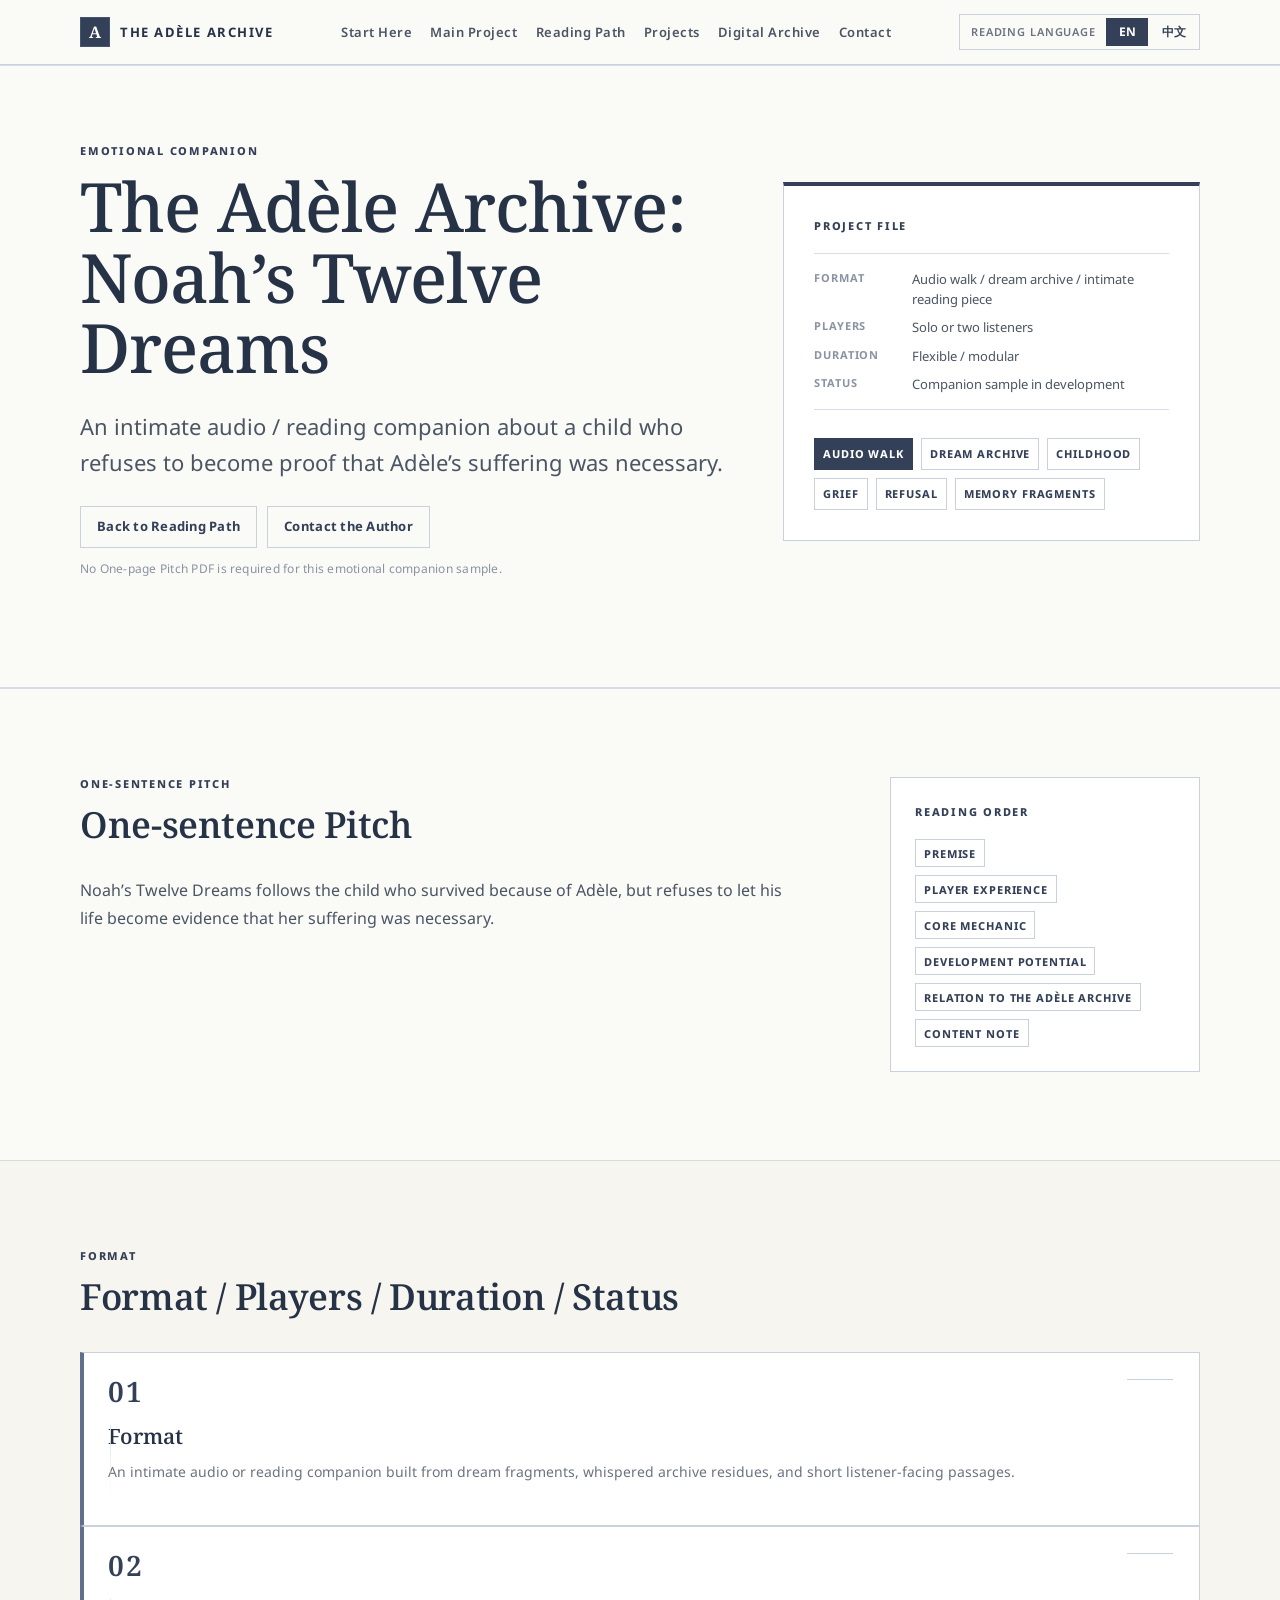
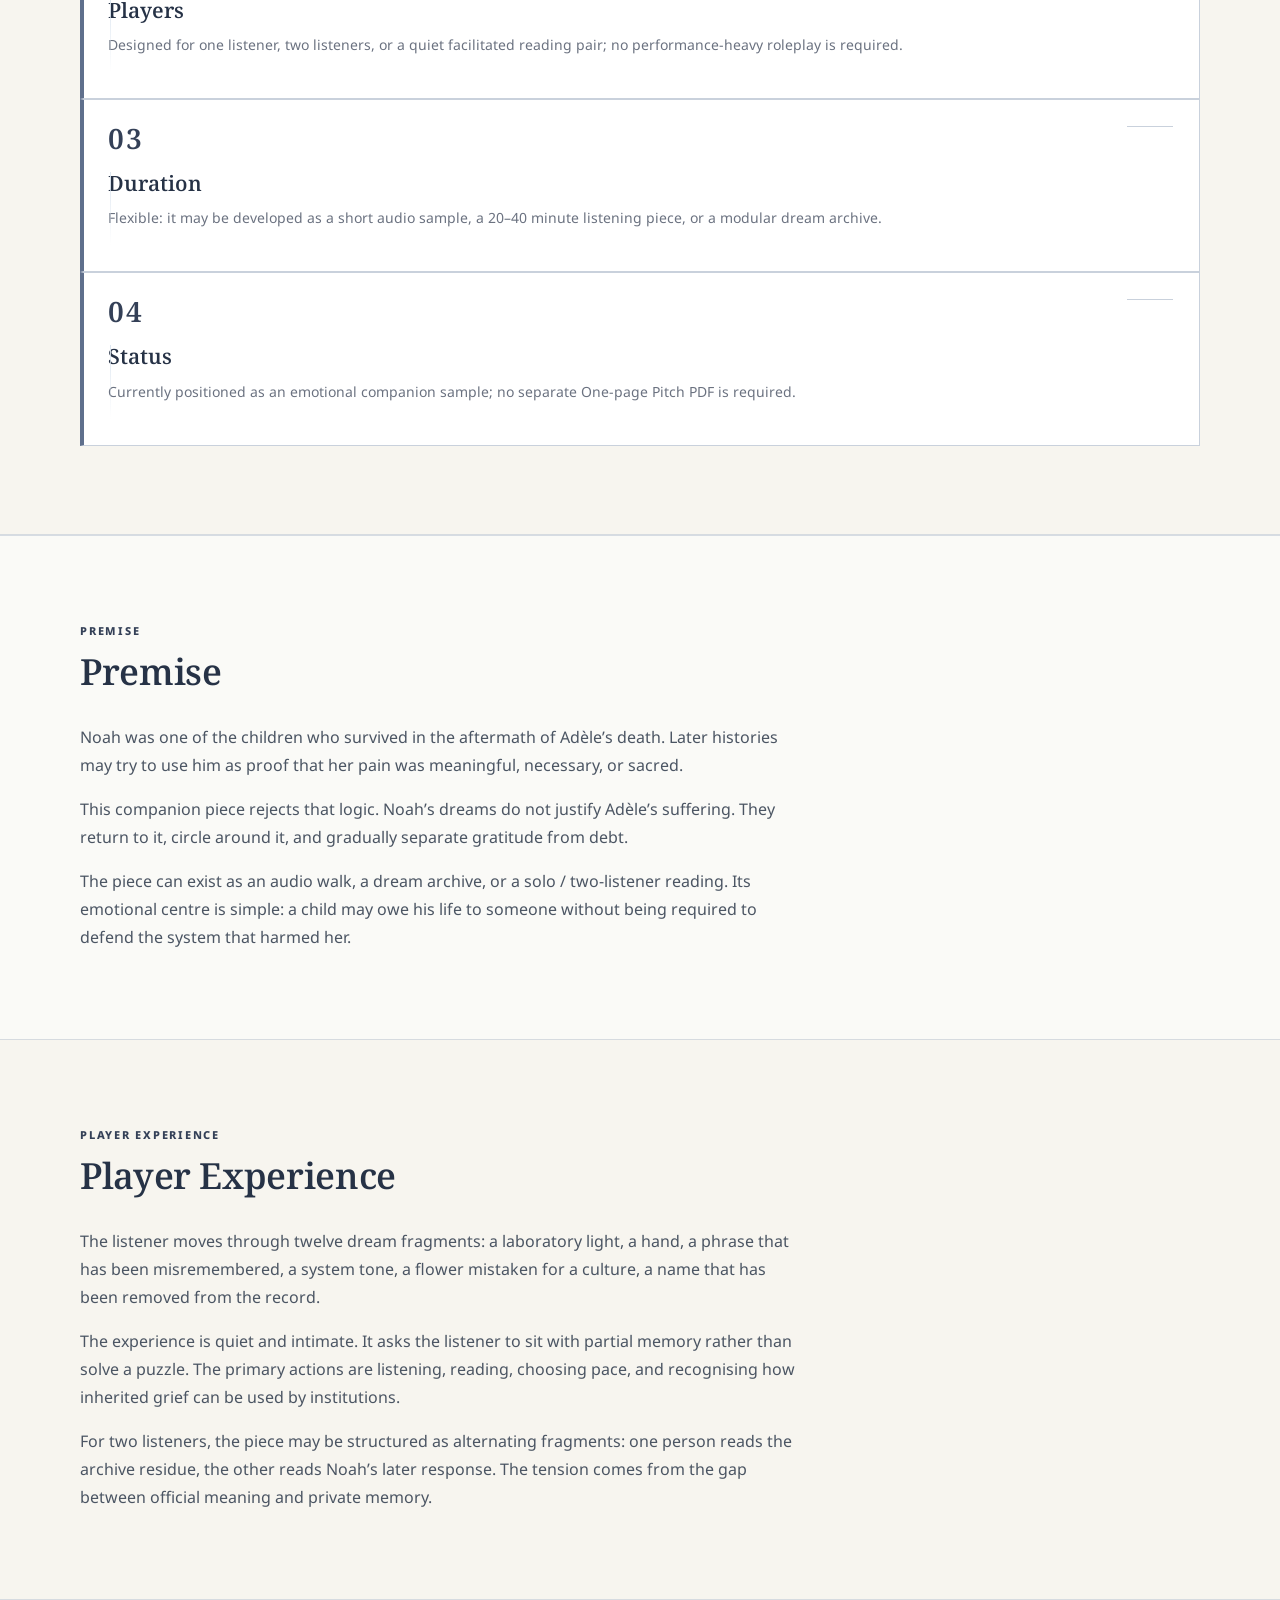
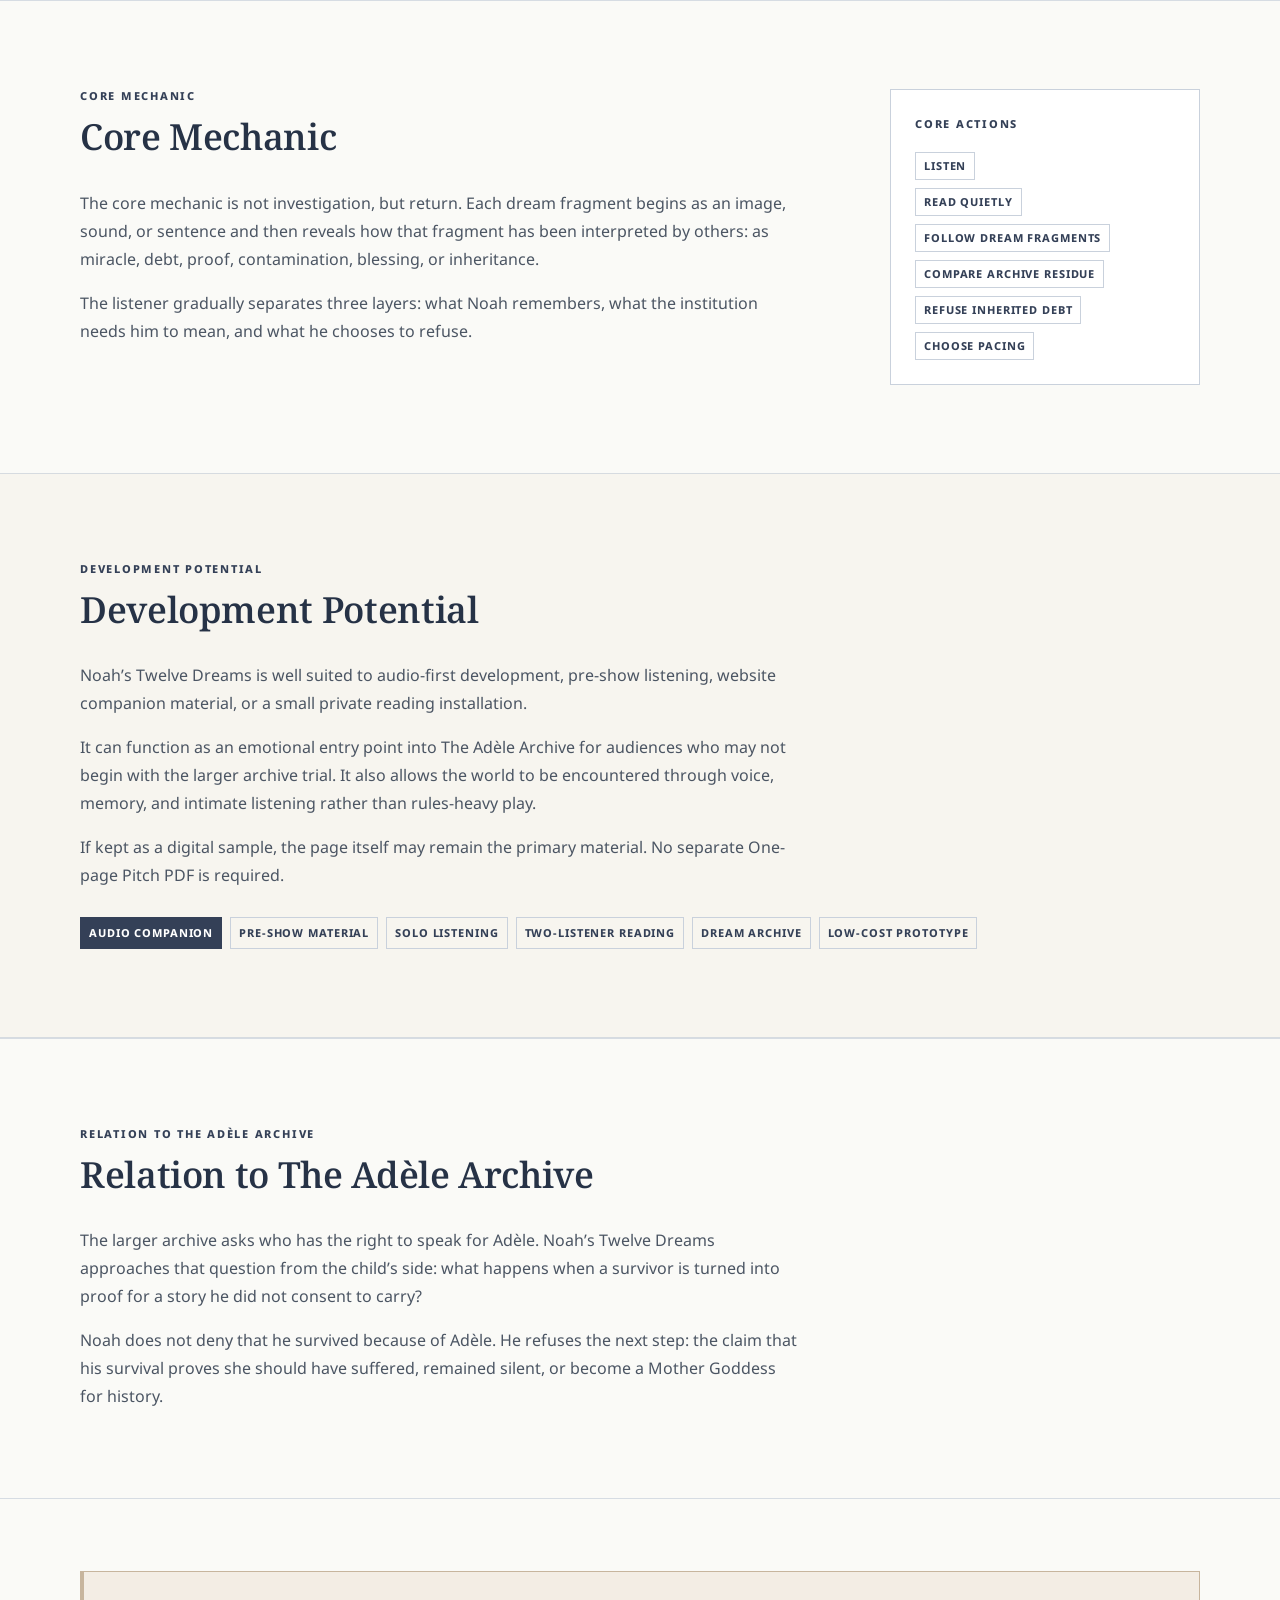
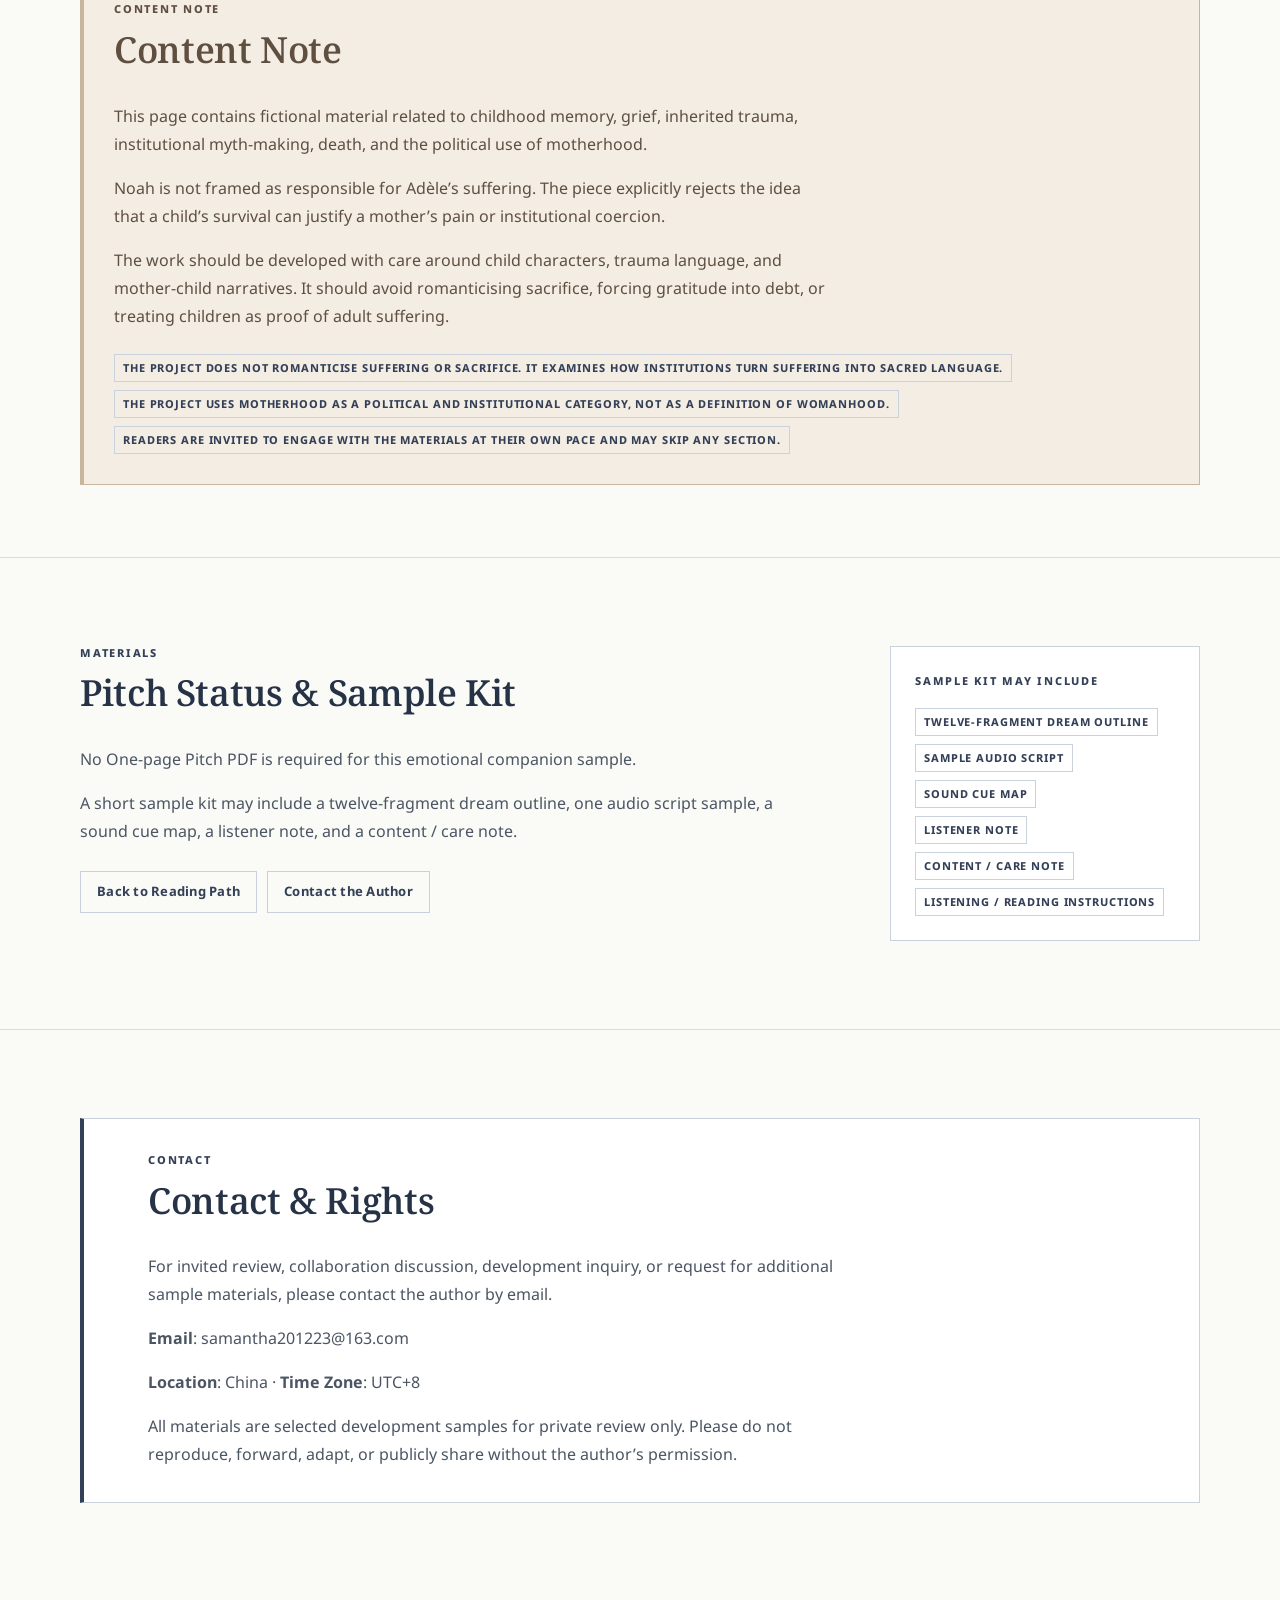
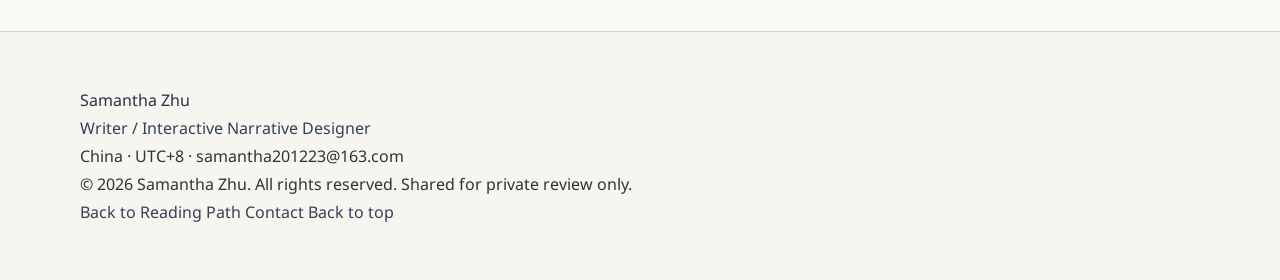
==== commit f3785536: "Add files via upload" ====
--- a/noah-dreams.html
+++ b/noah-dreams.html
@@ -149,7 +149,7 @@
                   "format": "An intimate audio or reading companion built from dream fragments, whispered archive residues, and short listener-facing passages.",
                   "players": "Designed for one listener, two listeners, or a quiet facilitated reading pair; no performance-heavy roleplay is required.",
                   "duration": "Flexible: it may be developed as a short audio sample, a 20–40 minute listening piece, or a modular dream archive.",
-                  "status": "Currently positioned as an emotional companion sample; a formal one-page pitch can be added if it becomes a standalone collaboration project."
+                  "status": "Currently positioned as an emotional companion sample; no separate One-page Pitch PDF is required."
             },
             "premise": [
                   "Noah was one of the children who survived in the aftermath of Adèle’s death. Later histories may try to use him as proof that her pain was meaningful, necessary, or sacred.",
@@ -179,7 +179,7 @@
                   "body": [
                         "Noah’s Twelve Dreams is well suited to audio-first development, pre-show listening, website companion material, or a small private reading installation.",
                         "It can function as an emotional entry point into The Adèle Archive for audiences who may not begin with the larger archive trial. It also allows the world to be encountered through voice, memory, and intimate listening rather than rules-heavy play.",
-                        "If developed as a formal collaboration project, a one-page pitch and short audio sample could be prepared. If kept as a digital sample, the page itself may remain the primary material."
+                        "If kept as a digital sample, the page itself may remain the primary material. No separate One-page Pitch PDF is required."
                   ],
                   "tags": [
                         "audio companion",
@@ -200,7 +200,7 @@
                   "The work should be developed with care around child characters, trauma language, and mother-child narratives. It should avoid romanticising sacrifice, forcing gratitude into debt, or treating children as proof of adult suffering."
             ],
             "materials": {
-                  "pitchNote": "Recommendation: this page does not need a Download One-page Pitch button if Noah’s Twelve Dreams is presented as an emotional companion sample. If it becomes a formal standalone collaboration project, a one-page pitch can be added later.",
+                  "pitchNote": "No One-page Pitch PDF is required for this emotional companion sample.",
                   "sampleKitNote": "A short sample kit may include a twelve-fragment dream outline, one audio script sample, a sound cue map, a listener note, and a content / care note.",
                   "sampleKitItems": [
                         "twelve-fragment dream outline",
@@ -208,7 +208,7 @@
                         "sound cue map",
                         "listener note",
                         "content / care note",
-                        "development pitch if needed"
+                        "listening / reading instructions"
                   ]
             }
       },
@@ -237,7 +237,7 @@
                   "format": "由梦境碎片、残留声音、档案残句和短篇阅读文本组成的亲密型音频 / 阅读伴随作品。",
                   "players": "适合单人聆听、双人交替阅读，或小型安静导读；不需要高强度表演。",
                   "duration": "可变：可以发展为短音频样本、20–40分钟聆听作品，或模块化梦境档案。",
-                  "status": "目前更适合作为情绪伴随样本展示；如果未来作为独立合作开发项目推进，可以再增加正式 One-page Pitch。"
+                  "status": "当前定位为情绪伴随样本；本页面不需要 One-page Pitch PDF。"
             },
             "premise": [
                   "诺亚是阿黛勒死亡之后幸存下来的孩子之一。后来的历史可能会把他写成证据：证明阿黛勒的痛苦有意义、是必要的，甚至是神圣的。",
@@ -267,7 +267,7 @@
                   "body": [
                         "《诺亚的十二个梦》很适合作为音频优先的 companion piece、演前聆听材料、网页伴随样本，或小型私人阅读装置。",
                         "它可以让读者不通过大型档案审判，而是先从声音、记忆和亲密聆听进入《阿黛勒档案》。",
-                        "如果正式作为合作开发项目推进，可以准备 One-page Pitch 和短音频样本；如果保留为网页样本，则页面本身就可以作为主要展示材料。"
+                        "如果保留为网页样本，页面本身就可以作为主要展示材料，不需要另行准备 One-page Pitch PDF。"
                   ],
                   "tags": [
                         "音频伴随",
@@ -288,7 +288,7 @@
                   "后续开发时需要谨慎处理儿童角色、创伤语言与母子叙事，避免浪漫化牺牲、把感激变成债务，或把孩子变成成人痛苦的证明。"
             ],
             "materials": {
-                  "pitchNote": "建议：如果《诺亚的十二个梦》只是作为情绪伴随样本展示，可以不放 Download One-page Pitch；如果未来作为正式独立合作项目推进，再补 One-page Pitch 更合适。",
+                  "pitchNote": "本情绪伴随样本不需要 One-page Pitch PDF。",
                   "sampleKitNote": "样章包可以包含十二个梦境碎片大纲、一段音频脚本样本、声音 cue 表、聆听者说明和内容照护提示。",
                   "sampleKitItems": [
                         "十二个梦境碎片大纲",
@@ -296,7 +296,7 @@
                         "声音 cue 表",
                         "聆听者说明",
                         "内容照护提示",
-                        "正式开发时可补 pitch"
+                        "聆听 / 阅读说明"
                   ]
             }
       }
